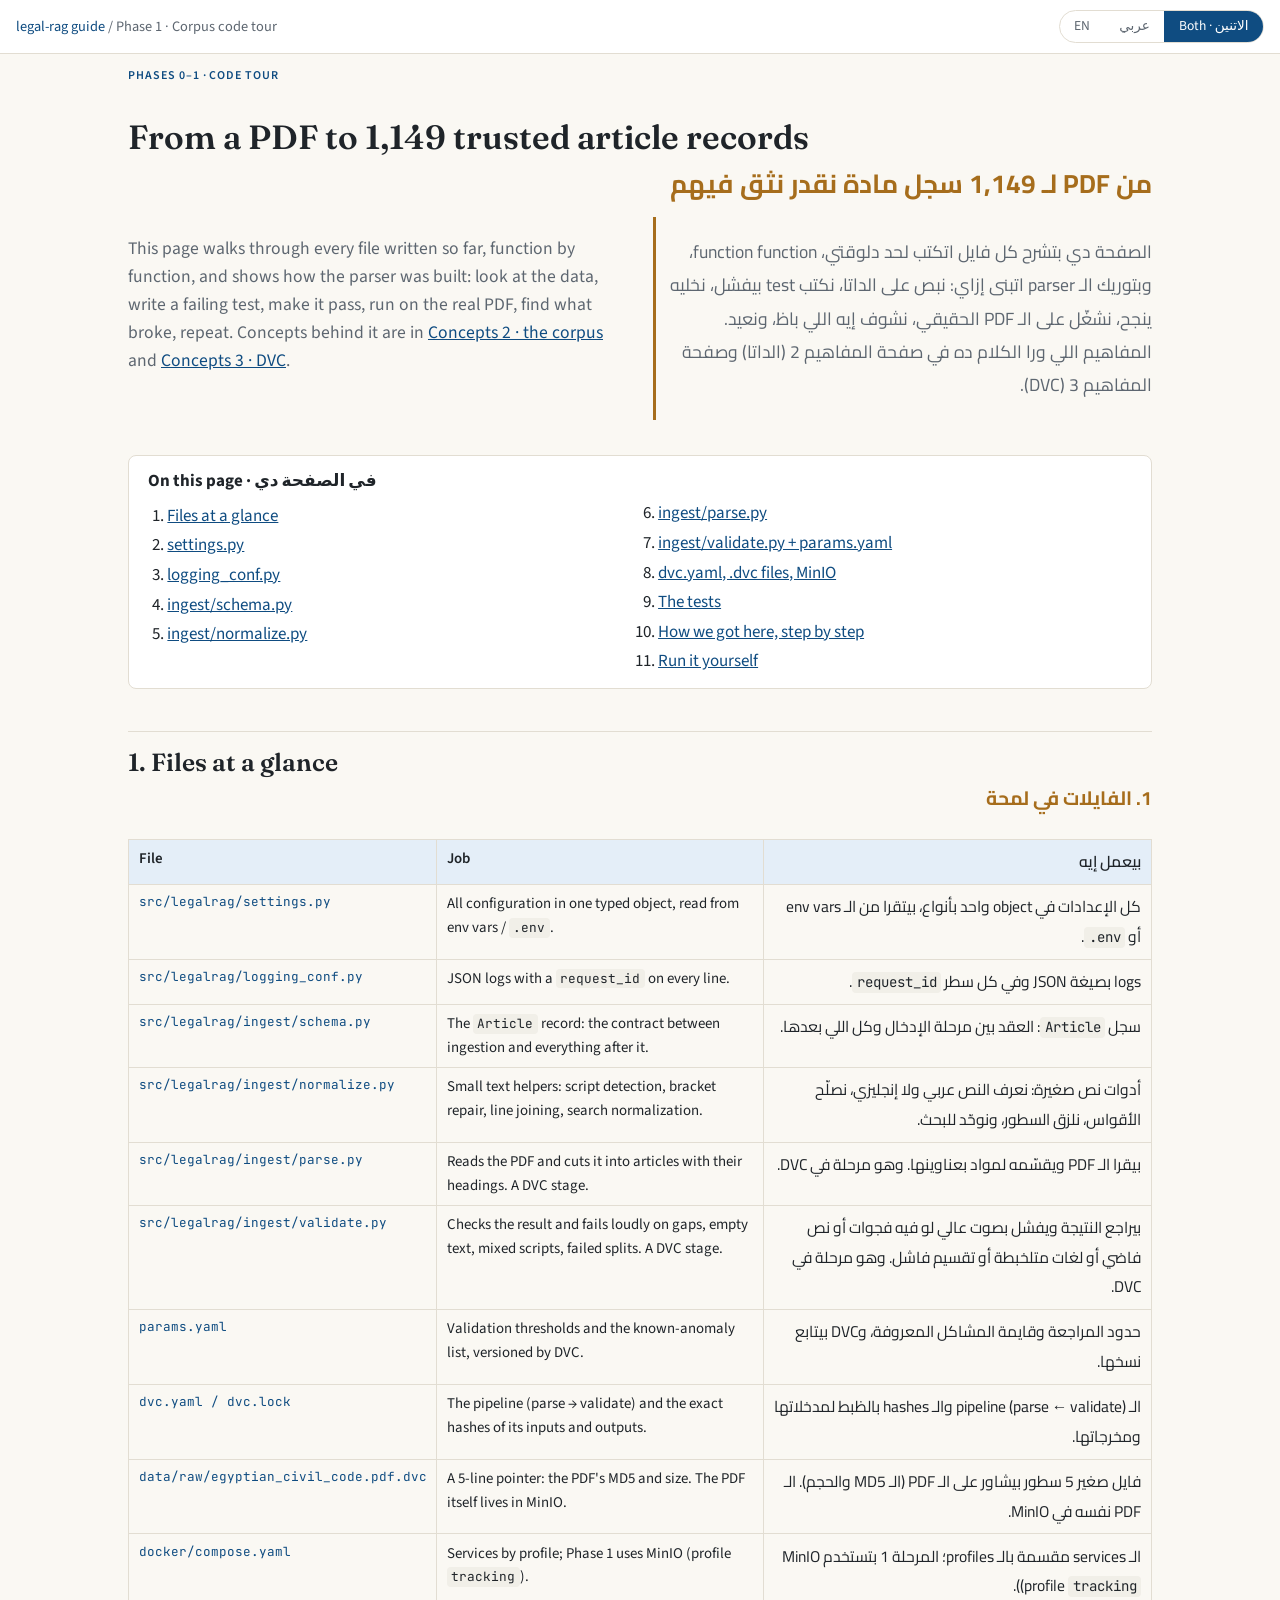
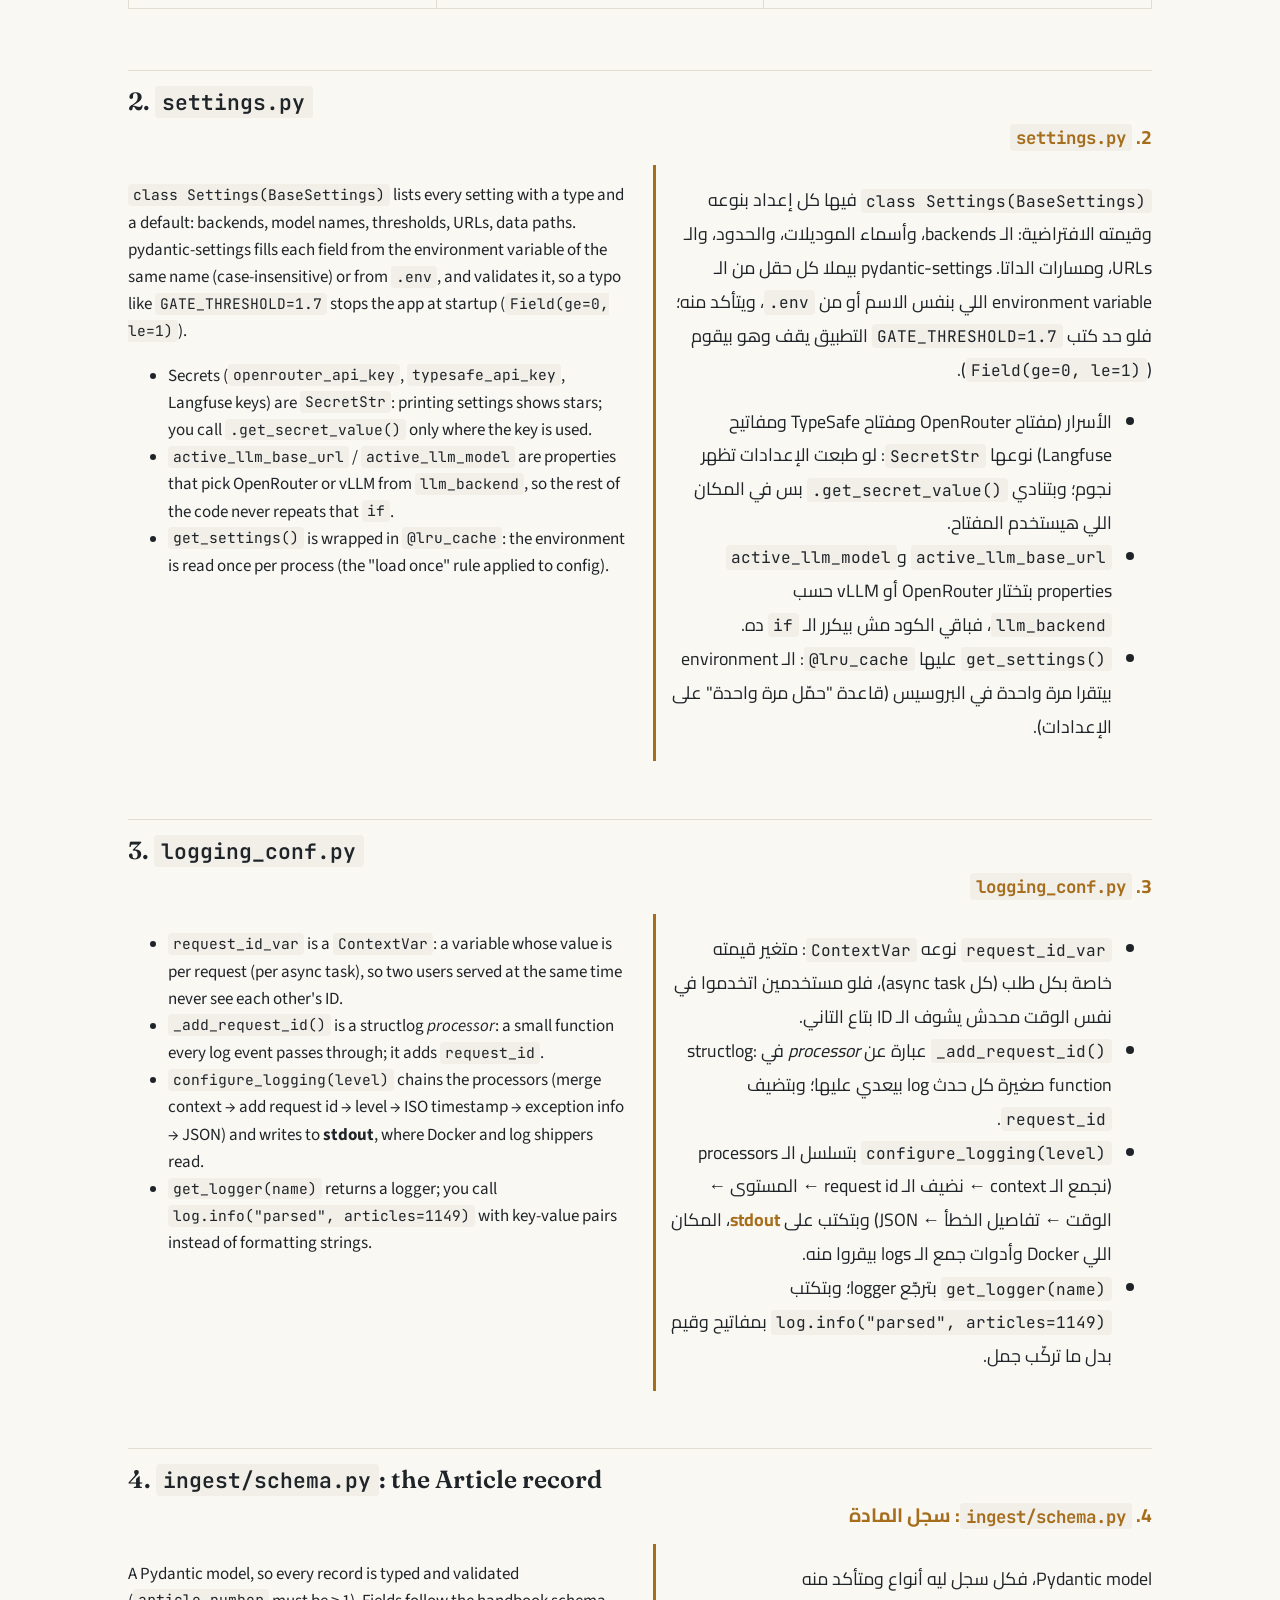
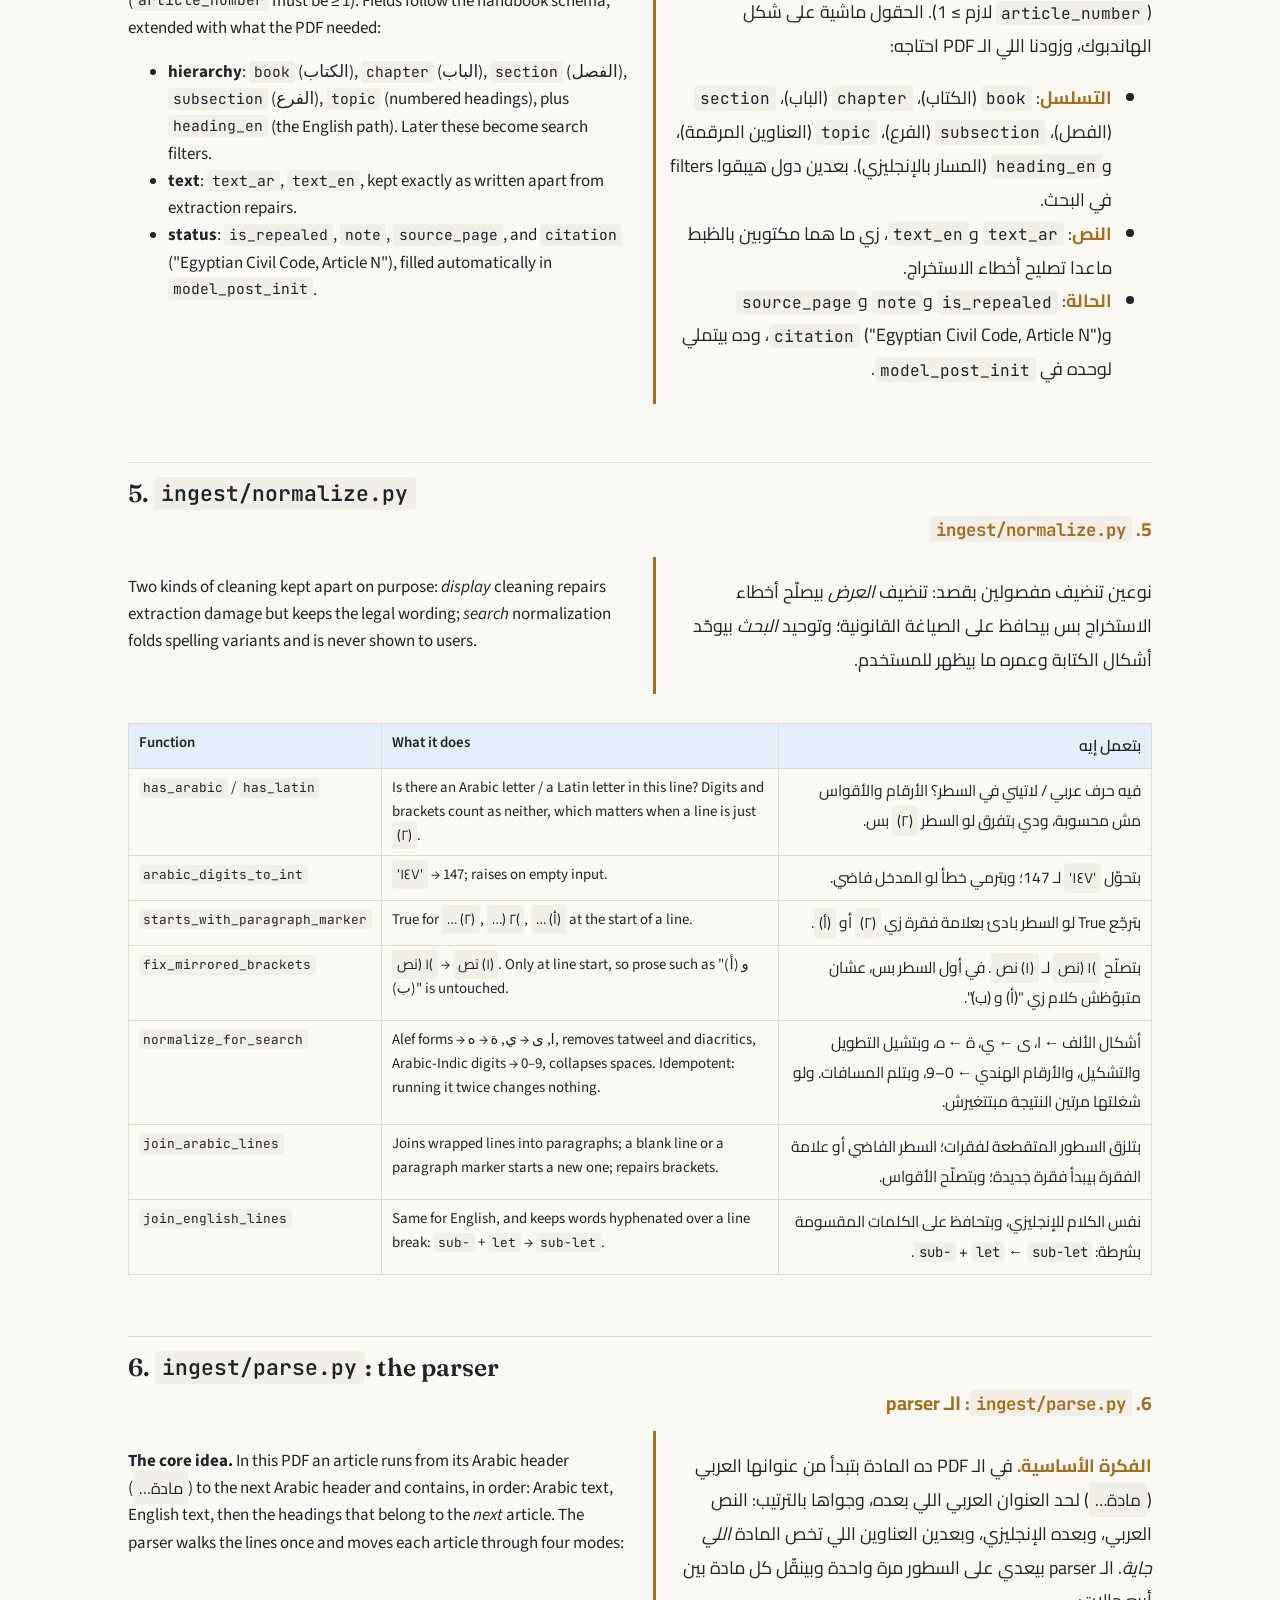
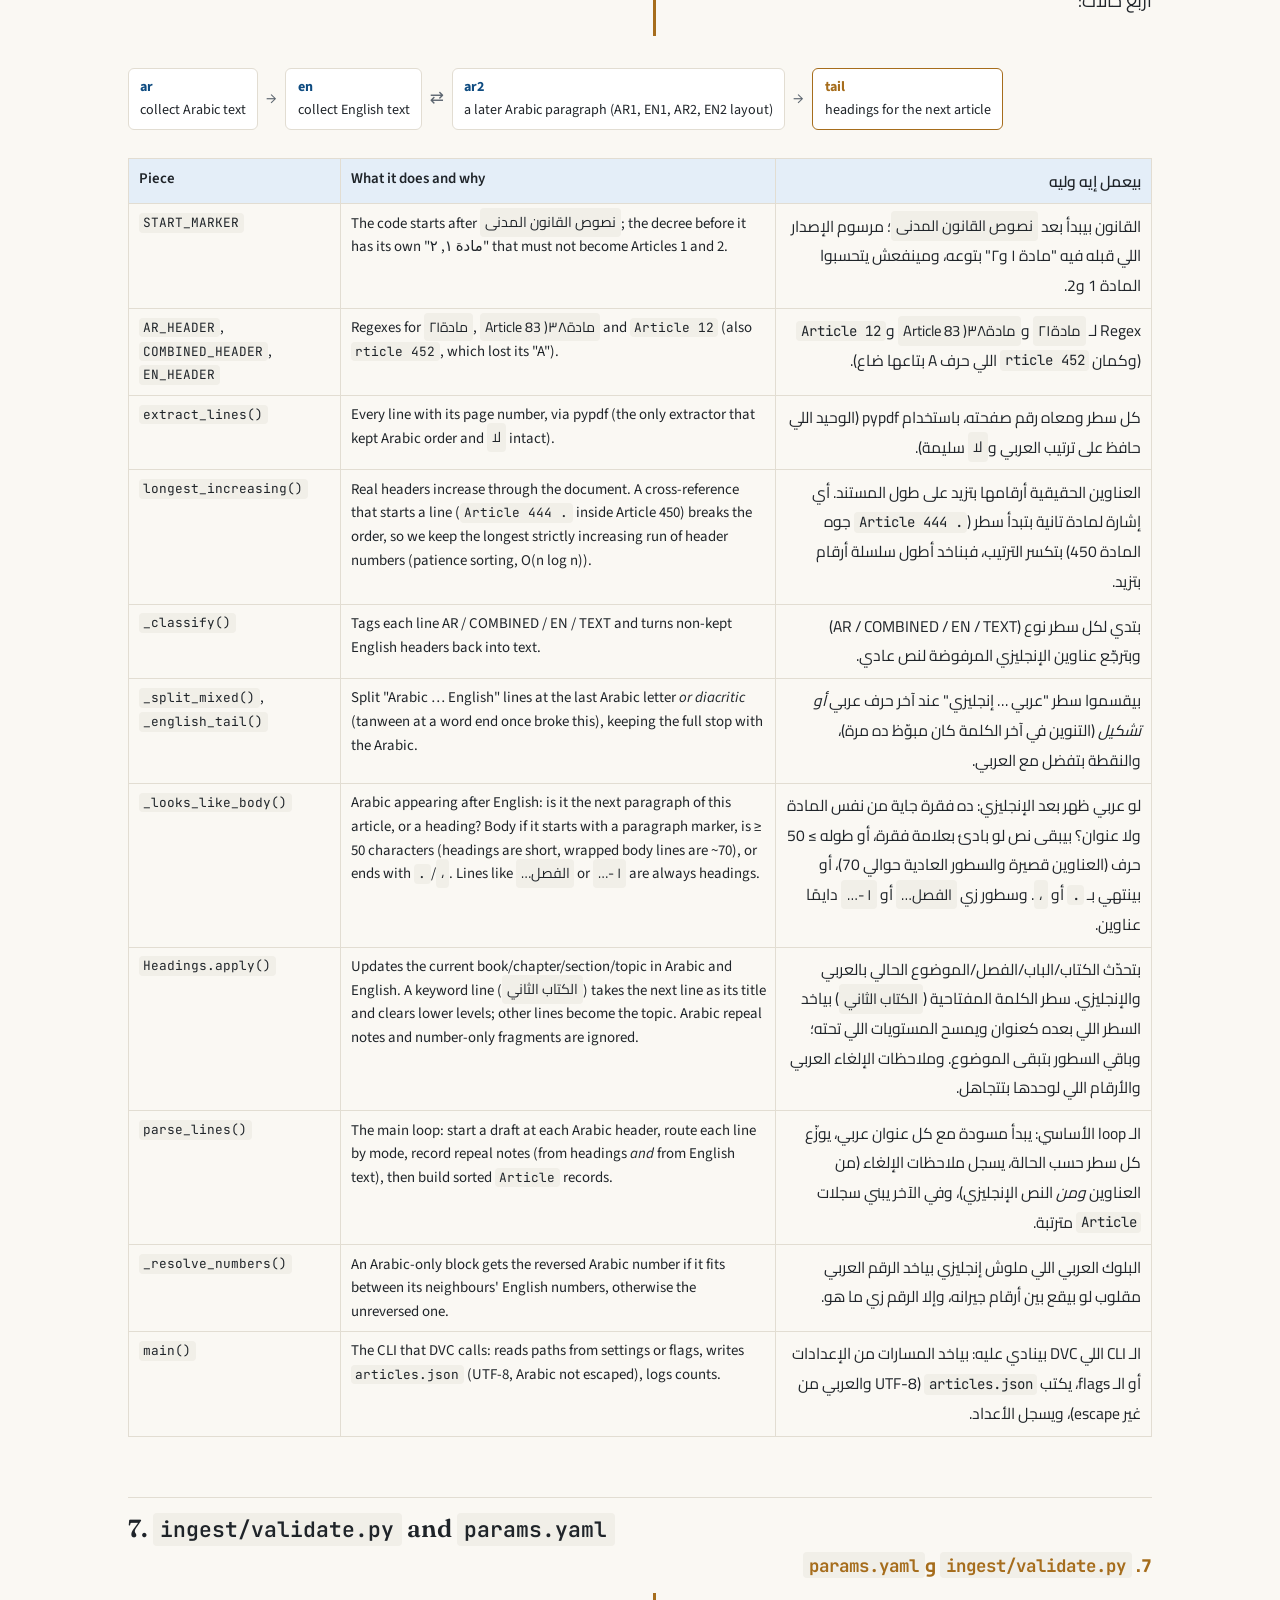
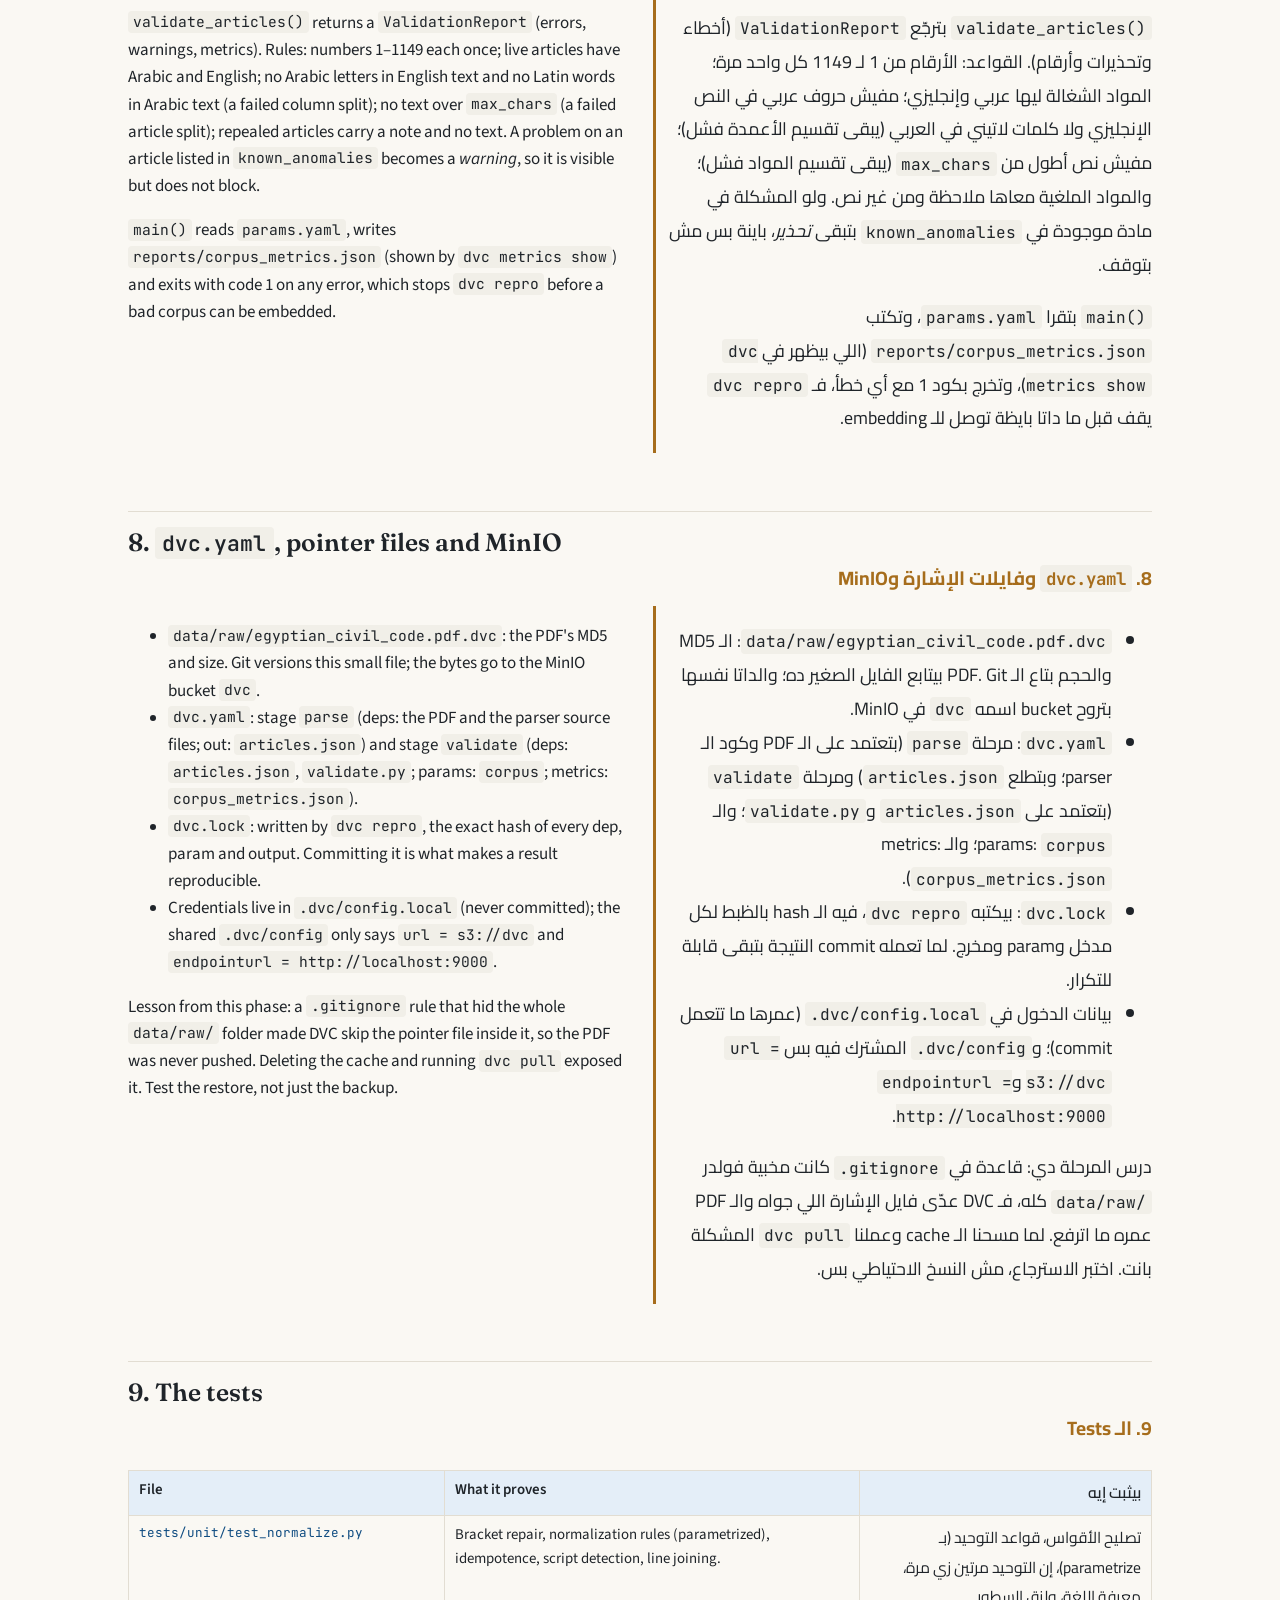
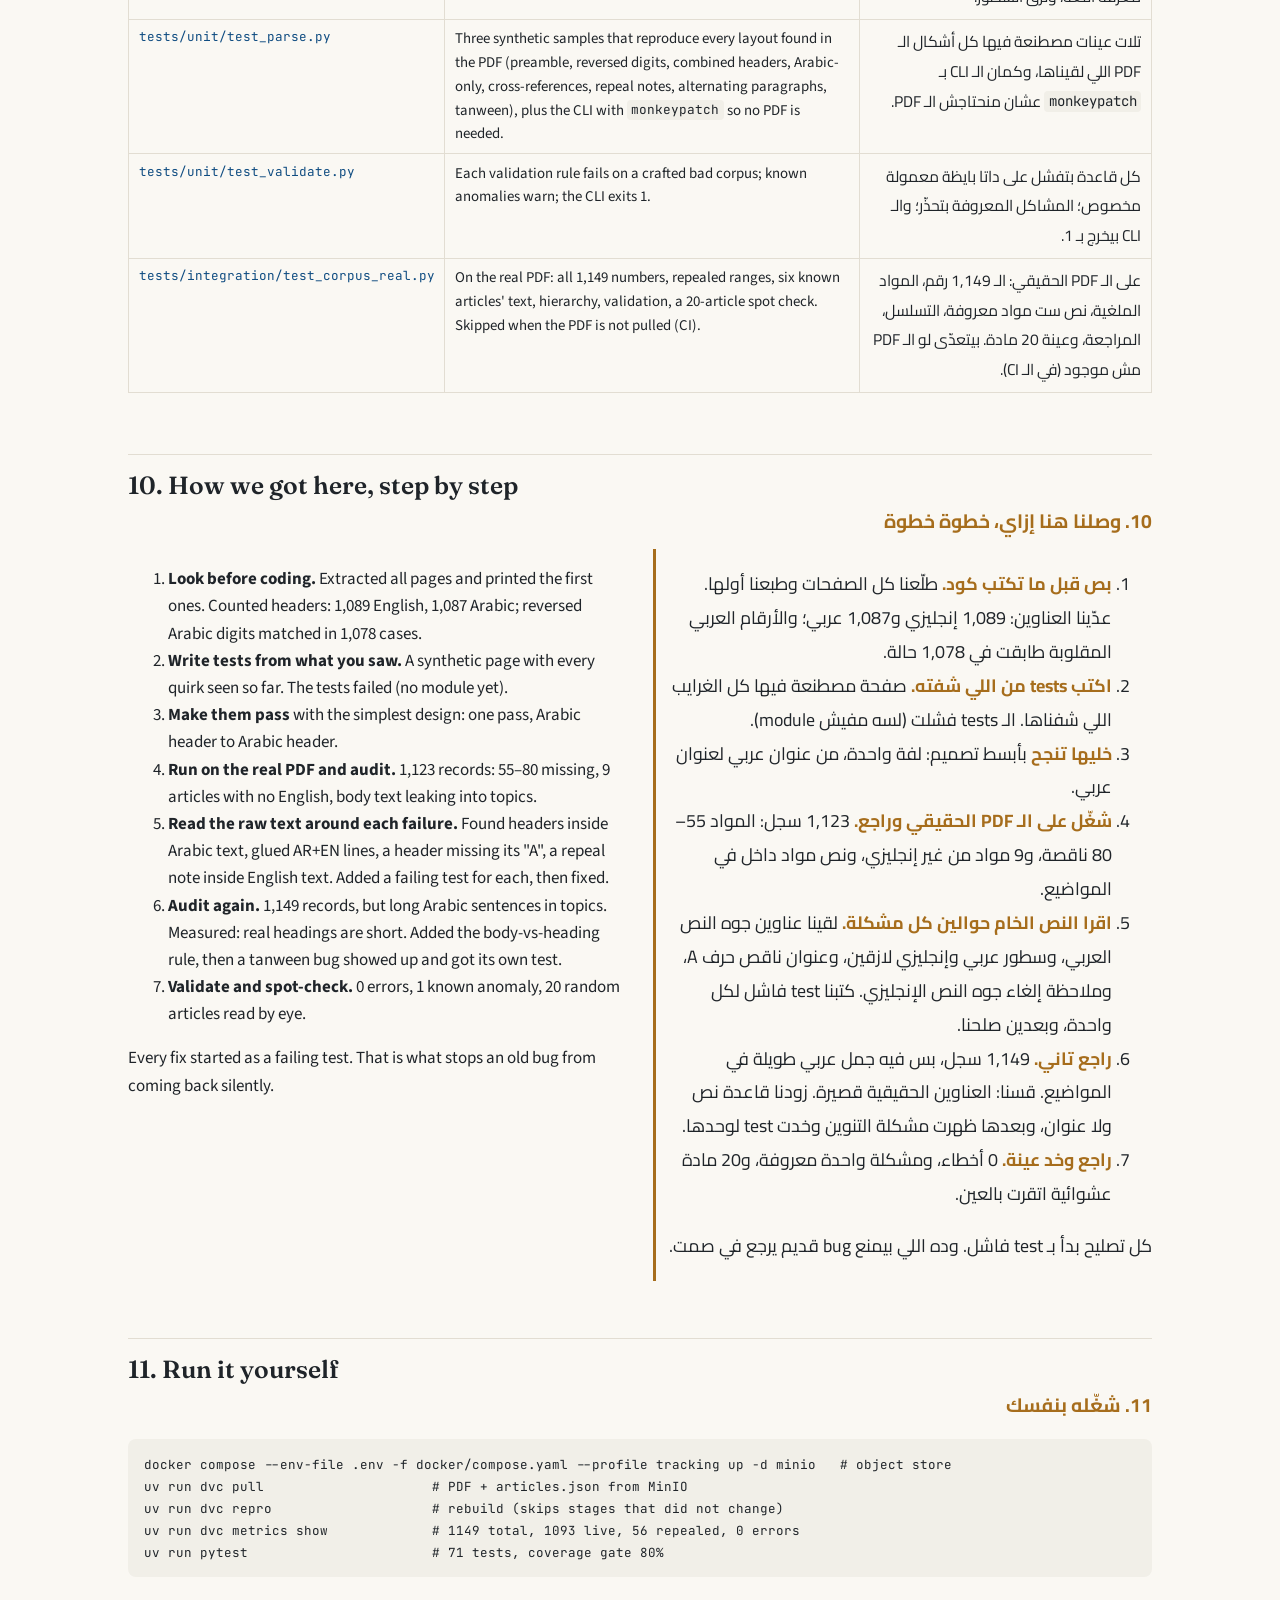
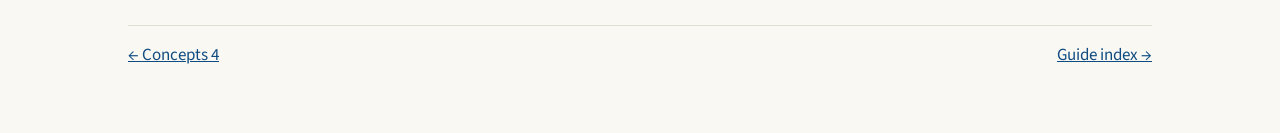
==== docs/walkthrough/01-corpus.html @ 3512048b "feat: corpus pipeline from the Civil Code PDF to validated articles.json - ingest/parse.py: one pass" ====
<!doctype html>
<html lang="en">
<head>
<meta charset="utf-8">
<meta name="viewport" content="width=device-width, initial-scale=1">
<title>Corpus Code Tour · legal-rag guide</title>
<link rel="preconnect" href="https://fonts.googleapis.com">
<link rel="stylesheet" href="https://fonts.googleapis.com/css2?family=Cairo:wght@400;600;700&family=Fraunces:opsz,wght@9..144,600&family=JetBrains+Mono:wght@400;600&family=Source+Sans+3:wght@400;600&display=swap">
<link rel="stylesheet" href="assets/style.css">
</head>
<body data-lang="both">
<header class="topbar">
  <div class="crumbs"><a href="index.html">legal-rag guide</a> / Phase 1 · Corpus code tour</div>
  <div class="lang-toggle" role="group" aria-label="Language">
    <button type="button" data-lang="en">EN</button>
    <button type="button" data-lang="ar">عربي</button>
    <button type="button" data-lang="both">Both · الاتنين</button>
  </div>
</header>
<main>
<p class="eyebrow">Phases 0–1 · code tour</p>
<h1><span class="en">From a PDF to 1,149 trusted article records</span><span class="ar">من PDF لـ 1,149 سجل مادة نقدر نثق فيهم</span></h1>

<div class="pair">
  <div class="en"><p class="lede">This page walks through every file written so far, function by function, and shows how the parser was built: look at the data, write a failing test, make it pass, run on the real PDF, find what broke, repeat. Concepts behind it are in <a href="00b-rag-jev.html#corpus">Concepts 2 · the corpus</a> and <a href="00c-eval-tracking.html#dvc">Concepts 3 · DVC</a>.</p></div>
  <div class="ar" lang="ar" dir="rtl"><p class="lede">الصفحة دي بتشرح كل فايل اتكتب لحد دلوقتي، function function، وبتوريك الـ parser اتبنى إزاي: نبص على الداتا، نكتب test بيفشل، نخليه ينجح، نشغّل على الـ PDF الحقيقي، نشوف إيه اللي باظ، ونعيد. المفاهيم اللي ورا الكلام ده في صفحة المفاهيم 2 (الداتا) وصفحة المفاهيم 3 (DVC).</p></div>
</div>

<nav class="toc" aria-label="On this page">
  <strong>On this page · في الصفحة دي</strong>
  <ol>
    <li><a href="#map">Files at a glance</a></li>
    <li><a href="#settings">settings.py</a></li>
    <li><a href="#logging">logging_conf.py</a></li>
    <li><a href="#schema">ingest/schema.py</a></li>
    <li><a href="#normalize">ingest/normalize.py</a></li>
    <li><a href="#parse">ingest/parse.py</a></li>
    <li><a href="#validate">ingest/validate.py + params.yaml</a></li>
    <li><a href="#dvc">dvc.yaml, .dvc files, MinIO</a></li>
    <li><a href="#tests">The tests</a></li>
    <li><a href="#journey">How we got here, step by step</a></li>
    <li><a href="#run">Run it yourself</a></li>
  </ol>
</nav>

<h2 id="map"><span class="en">1. Files at a glance</span><span class="ar">1. الفايلات في لمحة</span></h2>
<div class="tablewrap"><table>
  <thead><tr><th>File</th><th class="en">Job</th><th class="ar">بيعمل إيه</th></tr></thead>
  <tbody>
    <tr><td class="file">src/legalrag/settings.py</td><td class="en">All configuration in one typed object, read from env vars / <code>.env</code>.</td><td class="ar">كل الإعدادات في object واحد بأنواع، بيتقرا من الـ env vars أو <code>.env</code>.</td></tr>
    <tr><td class="file">src/legalrag/logging_conf.py</td><td class="en">JSON logs with a <code>request_id</code> on every line.</td><td class="ar">logs بصيغة JSON وفي كل سطر <code>request_id</code>.</td></tr>
    <tr><td class="file">src/legalrag/ingest/schema.py</td><td class="en">The <code>Article</code> record: the contract between ingestion and everything after it.</td><td class="ar">سجل <code>Article</code>: العقد بين مرحلة الإدخال وكل اللي بعدها.</td></tr>
    <tr><td class="file">src/legalrag/ingest/normalize.py</td><td class="en">Small text helpers: script detection, bracket repair, line joining, search normalization.</td><td class="ar">أدوات نص صغيرة: نعرف النص عربي ولا إنجليزي، نصلّح الأقواس، نلزق السطور، ونوحّد للبحث.</td></tr>
    <tr><td class="file">src/legalrag/ingest/parse.py</td><td class="en">Reads the PDF and cuts it into articles with their headings. A DVC stage.</td><td class="ar">بيقرا الـ PDF ويقسّمه لمواد بعناوينها. وهو مرحلة في DVC.</td></tr>
    <tr><td class="file">src/legalrag/ingest/validate.py</td><td class="en">Checks the result and fails loudly on gaps, empty text, mixed scripts, failed splits. A DVC stage.</td><td class="ar">بيراجع النتيجة ويفشل بصوت عالي لو فيه فجوات أو نص فاضي أو لغات متلخبطة أو تقسيم فاشل. وهو مرحلة في DVC.</td></tr>
    <tr><td class="file">params.yaml</td><td class="en">Validation thresholds and the known-anomaly list, versioned by DVC.</td><td class="ar">حدود المراجعة وقايمة المشاكل المعروفة، وDVC بيتابع نسخها.</td></tr>
    <tr><td class="file">dvc.yaml / dvc.lock</td><td class="en">The pipeline (parse → validate) and the exact hashes of its inputs and outputs.</td><td class="ar">الـ pipeline (parse ← validate) والـ hashes بالظبط لمدخلاتها ومخرجاتها.</td></tr>
    <tr><td class="file">data/raw/egyptian_civil_code.pdf.dvc</td><td class="en">A 5-line pointer: the PDF's MD5 and size. The PDF itself lives in MinIO.</td><td class="ar">فايل صغير 5 سطور بيشاور على الـ PDF (الـ MD5 والحجم). الـ PDF نفسه في MinIO.</td></tr>
    <tr><td class="file">docker/compose.yaml</td><td class="en">Services by profile; Phase 1 uses MinIO (profile <code>tracking</code>).</td><td class="ar">الـ services مقسمة بالـ profiles؛ المرحلة 1 بتستخدم MinIO (profile <code>tracking</code>).</td></tr>
  </tbody>
</table></div>

<!-- settings -->
<h2 id="settings"><span class="en">2. <code>settings.py</code></span><span class="ar">2. <code>settings.py</code></span></h2>
<div class="pair">
  <div class="en">
    <p><code>class Settings(BaseSettings)</code> lists every setting with a type and a default: backends, model names, thresholds, URLs, data paths. pydantic-settings fills each field from the environment variable of the same name (case-insensitive) or from <code>.env</code>, and validates it, so a typo like <code>GATE_THRESHOLD=1.7</code> stops the app at startup (<code>Field(ge=0, le=1)</code>).</p>
    <ul>
      <li>Secrets (<code>openrouter_api_key</code>, <code>typesafe_api_key</code>, Langfuse keys) are <code>SecretStr</code>: printing settings shows stars; you call <code>.get_secret_value()</code> only where the key is used.</li>
      <li><code>active_llm_base_url</code> / <code>active_llm_model</code> are properties that pick OpenRouter or vLLM from <code>llm_backend</code>, so the rest of the code never repeats that <code>if</code>.</li>
      <li><code>get_settings()</code> is wrapped in <code>@lru_cache</code>: the environment is read once per process (the "load once" rule applied to config).</li>
    </ul>
  </div>
  <div class="ar" lang="ar" dir="rtl">
    <p><code>class Settings(BaseSettings)</code> فيها كل إعداد بنوعه وقيمته الافتراضية: الـ backends، وأسماء الموديلات، والحدود، والـ URLs، ومسارات الداتا. pydantic-settings بيملا كل حقل من الـ environment variable اللي بنفس الاسم أو من <code>.env</code>، ويتأكد منه؛ فلو حد كتب <code>GATE_THRESHOLD=1.7</code> التطبيق يقف وهو بيقوم (<code>Field(ge=0, le=1)</code>).</p>
    <ul>
      <li>الأسرار (مفتاح OpenRouter ومفتاح TypeSafe ومفاتيح Langfuse) نوعها <code>SecretStr</code>: لو طبعت الإعدادات تظهر نجوم؛ وبتنادي <code>.get_secret_value()</code> بس في المكان اللي هيستخدم المفتاح.</li>
      <li><code>active_llm_base_url</code> و<code>active_llm_model</code> properties بتختار OpenRouter أو vLLM حسب <code>llm_backend</code>، فباقي الكود مش بيكرر الـ <code>if</code> ده.</li>
      <li><code>get_settings()</code> عليها <code>@lru_cache</code>: الـ environment بيتقرا مرة واحدة في البروسيس (قاعدة "حمّل مرة واحدة" على الإعدادات).</li>
    </ul>
  </div>
</div>

<!-- logging -->
<h2 id="logging"><span class="en">3. <code>logging_conf.py</code></span><span class="ar">3. <code>logging_conf.py</code></span></h2>
<div class="pair">
  <div class="en">
    <ul>
      <li><code>request_id_var</code> is a <code>ContextVar</code>: a variable whose value is per request (per async task), so two users served at the same time never see each other's ID.</li>
      <li><code>_add_request_id()</code> is a structlog <em>processor</em>: a small function every log event passes through; it adds <code>request_id</code>.</li>
      <li><code>configure_logging(level)</code> chains the processors (merge context → add request id → level → ISO timestamp → exception info → JSON) and writes to <strong>stdout</strong>, where Docker and log shippers read.</li>
      <li><code>get_logger(name)</code> returns a logger; you call <code>log.info("parsed", articles=1149)</code> with key-value pairs instead of formatting strings.</li>
    </ul>
  </div>
  <div class="ar" lang="ar" dir="rtl">
    <ul>
      <li><code>request_id_var</code> نوعه <code>ContextVar</code>: متغير قيمته خاصة بكل طلب (كل async task)، فلو مستخدمين اتخدموا في نفس الوقت محدش يشوف الـ ID بتاع التاني.</li>
      <li><code>_add_request_id()</code> عبارة عن <em>processor</em> في structlog: function صغيرة كل حدث log بيعدي عليها؛ وبتضيف <code>request_id</code>.</li>
      <li><code>configure_logging(level)</code> بتسلسل الـ processors (نجمع الـ context ← نضيف الـ request id ← المستوى ← الوقت ← تفاصيل الخطأ ← JSON) وبتكتب على <strong>stdout</strong>، المكان اللي Docker وأدوات جمع الـ logs بيقروا منه.</li>
      <li><code>get_logger(name)</code> بترجّع logger؛ وبتكتب <code>log.info("parsed", articles=1149)</code> بمفاتيح وقيم بدل ما تركّب جمل.</li>
    </ul>
  </div>
</div>

<!-- schema -->
<h2 id="schema"><span class="en">4. <code>ingest/schema.py</code>: the Article record</span><span class="ar">4. <code>ingest/schema.py</code>: سجل المادة</span></h2>
<div class="pair">
  <div class="en">
    <p>A Pydantic model, so every record is typed and validated (<code>article_number</code> must be ≥ 1). Fields follow the handbook schema, extended with what the PDF needed:</p>
    <ul>
      <li><strong>hierarchy</strong>: <code>book</code> (الكتاب), <code>chapter</code> (الباب), <code>section</code> (الفصل), <code>subsection</code> (الفرع), <code>topic</code> (numbered headings), plus <code>heading_en</code> (the English path). Later these become search filters.</li>
      <li><strong>text</strong>: <code>text_ar</code>, <code>text_en</code>, kept exactly as written apart from extraction repairs.</li>
      <li><strong>status</strong>: <code>is_repealed</code>, <code>note</code>, <code>source_page</code>, and <code>citation</code> ("Egyptian Civil Code, Article N"), filled automatically in <code>model_post_init</code>.</li>
    </ul>
  </div>
  <div class="ar" lang="ar" dir="rtl">
    <p>Pydantic model، فكل سجل ليه أنواع ومتأكد منه (<code>article_number</code> لازم ≥ 1). الحقول ماشية على شكل الهاندبوك، وزودنا اللي الـ PDF احتاجه:</p>
    <ul>
      <li><strong>التسلسل</strong>: <code>book</code> (الكتاب)، <code>chapter</code> (الباب)، <code>section</code> (الفصل)، <code>subsection</code> (الفرع)، <code>topic</code> (العناوين المرقمة)، و<code>heading_en</code> (المسار بالإنجليزي). بعدين دول هيبقوا filters في البحث.</li>
      <li><strong>النص</strong>: <code>text_ar</code> و<code>text_en</code>، زي ما هما مكتوبين بالظبط ماعدا تصليح أخطاء الاستخراج.</li>
      <li><strong>الحالة</strong>: <code>is_repealed</code> و<code>note</code> و<code>source_page</code> و<code>citation</code> ("Egyptian Civil Code, Article N")، وده بيتملي لوحده في <code>model_post_init</code>.</li>
    </ul>
  </div>
</div>

<!-- normalize -->
<h2 id="normalize"><span class="en">5. <code>ingest/normalize.py</code></span><span class="ar">5. <code>ingest/normalize.py</code></span></h2>
<div class="pair">
  <div class="en">
    <p>Two kinds of cleaning kept apart on purpose: <em>display</em> cleaning repairs extraction damage but keeps the legal wording; <em>search</em> normalization folds spelling variants and is never shown to users.</p>
  </div>
  <div class="ar" lang="ar" dir="rtl">
    <p>نوعين تنضيف مفصولين بقصد: تنضيف <em>العرض</em> بيصلّح أخطاء الاستخراج بس بيحافظ على الصياغة القانونية؛ وتوحيد <em>البحث</em> بيوحّد أشكال الكتابة وعمره ما بيظهر للمستخدم.</p>
  </div>
</div>
<div class="tablewrap"><table>
  <thead><tr><th>Function</th><th class="en">What it does</th><th class="ar">بتعمل إيه</th></tr></thead>
  <tbody>
    <tr><td><code>has_arabic</code> / <code>has_latin</code></td><td class="en">Is there an Arabic letter / a Latin letter in this line? Digits and brackets count as neither, which matters when a line is just <code class="arw">(٢)</code>.</td><td class="ar">فيه حرف عربي / لاتيني في السطر؟ الأرقام والأقواس مش محسوبة، ودي بتفرق لو السطر <code class="arw">(٢)</code> بس.</td></tr>
    <tr><td><code>arabic_digits_to_int</code></td><td class="en"><code class="arw">'١٤٧'</code> → 147; raises on empty input.</td><td class="ar">بتحوّل <code class="arw">'١٤٧'</code> لـ 147؛ وبترمي خطأ لو المدخل فاضي.</td></tr>
    <tr><td><code>starts_with_paragraph_marker</code></td><td class="en">True for <code class="arw">(٢) …</code>, <code class="arw">)٢ (…</code>, <code class="arw">(أ) …</code> at the start of a line.</td><td class="ar">بترجّع True لو السطر بادئ بعلامة فقرة زي <code class="arw">(٢)</code> أو <code class="arw">(أ)</code>.</td></tr>
    <tr><td><code>fix_mirrored_brackets</code></td><td class="en"><code class="arw">)١ (نص</code> → <code class="arw">(١) نص</code>. Only at line start, so prose such as "(أ) و (ب)" is untouched.</td><td class="ar">بتصلّح <code class="arw">)١ (نص</code> لـ <code class="arw">(١) نص</code>. في أول السطر بس، عشان متبوّظش كلام زي "(أ) و (ب)".</td></tr>
    <tr><td><code>normalize_for_search</code></td><td class="en">Alef forms → ا, ى → ي, ة → ه, removes tatweel and diacritics, Arabic-Indic digits → 0–9, collapses spaces. Idempotent: running it twice changes nothing.</td><td class="ar">أشكال الألف ← ا، ى ← ي، ة ← ه، وبتشيل التطويل والتشكيل، والأرقام الهندي ← 0–9، وبتلم المسافات. ولو شغلتها مرتين النتيجة مبتتغيرش.</td></tr>
    <tr><td><code>join_arabic_lines</code></td><td class="en">Joins wrapped lines into paragraphs; a blank line or a paragraph marker starts a new one; repairs brackets.</td><td class="ar">بتلزق السطور المتقطعة لفقرات؛ السطر الفاضي أو علامة الفقرة بيبدأ فقرة جديدة؛ وبتصلّح الأقواس.</td></tr>
    <tr><td><code>join_english_lines</code></td><td class="en">Same for English, and keeps words hyphenated over a line break: <code>sub-</code> + <code>let</code> → <code>sub-let</code>.</td><td class="ar">نفس الكلام للإنجليزي، وبتحافظ على الكلمات المقسومة بشرطة: <code>sub-</code> + <code>let</code> ← <code>sub-let</code>.</td></tr>
  </tbody>
</table></div>

<!-- parse -->
<h2 id="parse"><span class="en">6. <code>ingest/parse.py</code>: the parser</span><span class="ar">6. <code>ingest/parse.py</code>: الـ parser</span></h2>
<div class="pair">
  <div class="en">
    <p><strong>The core idea.</strong> In this PDF an article runs from its Arabic header (<code class="arw">مادة…</code>) to the next Arabic header and contains, in order: Arabic text, English text, then the headings that belong to the <em>next</em> article. The parser walks the lines once and moves each article through four modes:</p>
  </div>
  <div class="ar" lang="ar" dir="rtl">
    <p><strong>الفكرة الأساسية.</strong> في الـ PDF ده المادة بتبدأ من عنوانها العربي (<code class="arw">مادة…</code>) لحد العنوان العربي اللي بعده، وجواها بالترتيب: النص العربي، وبعده الإنجليزي، وبعدين العناوين اللي تخص المادة <em>اللي جاية</em>. الـ parser بيعدي على السطور مرة واحدة وبينقّل كل مادة بين أربع حالات:</p>
  </div>
</div>
<div class="flow" aria-label="Parser modes">
  <div class="step"><b>ar</b>collect Arabic text</div><span class="arrow">→</span>
  <div class="step"><b>en</b>collect English text</div><span class="arrow">⇄</span>
  <div class="step"><b>ar2</b>a later Arabic paragraph (AR1, EN1, AR2, EN2 layout)</div><span class="arrow">→</span>
  <div class="step jev"><b>tail</b>headings for the next article</div>
</div>
<div class="tablewrap"><table>
  <thead><tr><th>Piece</th><th class="en">What it does and why</th><th class="ar">بيعمل إيه وليه</th></tr></thead>
  <tbody>
    <tr><td><code>START_MARKER</code></td><td class="en">The code starts after <code class="arw">نصوص القانون المدنى</code>; the decree before it has its own "مادة ١, ٢" that must not become Articles 1 and 2.</td><td class="ar">القانون بيبدأ بعد <code class="arw">نصوص القانون المدنى</code>؛ مرسوم الإصدار اللي قبله فيه "مادة ١ و٢" بتوعه، ومينفعش يتحسبوا المادة 1 و2.</td></tr>
    <tr><td><code>AR_HEADER</code>, <code>COMBINED_HEADER</code>, <code>EN_HEADER</code></td><td class="en">Regexes for <code class="arw">مادة٢١</code>, <code class="arw">مادة٣٨( Article 83</code> and <code>Article 12</code> (also <code>rticle 452</code>, which lost its "A").</td><td class="ar">Regex لـ <code class="arw">مادة٢١</code> و<code class="arw">مادة٣٨( Article 83</code> و<code>Article 12</code> (وكمان <code>rticle 452</code> اللي حرف A بتاعها ضاع).</td></tr>
    <tr><td><code>extract_lines()</code></td><td class="en">Every line with its page number, via pypdf (the only extractor that kept Arabic order and <code class="arw">لا</code> intact).</td><td class="ar">كل سطر ومعاه رقم صفحته، باستخدام pypdf (الوحيد اللي حافظ على ترتيب العربي و<code class="arw">لا</code> سليمة).</td></tr>
    <tr><td><code>longest_increasing()</code></td><td class="en">Real headers increase through the document. A cross-reference that starts a line (<code>Article 444 .</code> inside Article 450) breaks the order, so we keep the longest strictly increasing run of header numbers (patience sorting, O(n log n)).</td><td class="ar">العناوين الحقيقية أرقامها بتزيد على طول المستند. أي إشارة لمادة تانية بتبدأ سطر (<code>Article 444 .</code> جوه المادة 450) بتكسر الترتيب، فبناخد أطول سلسلة أرقام بتزيد.</td></tr>
    <tr><td><code>_classify()</code></td><td class="en">Tags each line AR / COMBINED / EN / TEXT and turns non-kept English headers back into text.</td><td class="ar">بتدي لكل سطر نوع (AR / COMBINED / EN / TEXT) وبترجّع عناوين الإنجليزي المرفوضة لنص عادي.</td></tr>
    <tr><td><code>_split_mixed()</code>, <code>_english_tail()</code></td><td class="en">Split "Arabic … English" lines at the last Arabic letter <em>or diacritic</em> (tanween at a word end once broke this), keeping the full stop with the Arabic.</td><td class="ar">بيقسموا سطر "عربي … إنجليزي" عند آخر حرف عربي <em>أو تشكيل</em> (التنوين في آخر الكلمة كان مبوّظ ده مرة)، والنقطة بتفضل مع العربي.</td></tr>
    <tr><td><code>_looks_like_body()</code></td><td class="en">Arabic appearing after English: is it the next paragraph of this article, or a heading? Body if it starts with a paragraph marker, is ≥ 50 characters (headings are short, wrapped body lines are ~70), or ends with <code>.</code>/<code class="arw">،</code>. Lines like <code class="arw">الفصل…</code> or <code class="arw">١ -…</code> are always headings.</td><td class="ar">لو عربي ظهر بعد الإنجليزي: ده فقرة جاية من نفس المادة ولا عنوان؟ بيبقى نص لو بادئ بعلامة فقرة، أو طوله ≥ 50 حرف (العناوين قصيرة والسطور العادية حوالي 70)، أو بينتهي بـ <code>.</code> أو <code class="arw">،</code>. وسطور زي <code class="arw">الفصل…</code> أو <code class="arw">١ -…</code> دايمًا عناوين.</td></tr>
    <tr><td><code>Headings.apply()</code></td><td class="en">Updates the current book/chapter/section/topic in Arabic and English. A keyword line (<code class="arw">الكتاب الثاني</code>) takes the next line as its title and clears lower levels; other lines become the topic. Arabic repeal notes and number-only fragments are ignored.</td><td class="ar">بتحدّث الكتاب/الباب/الفصل/الموضوع الحالي بالعربي والإنجليزي. سطر الكلمة المفتاحية (<code class="arw">الكتاب الثاني</code>) بياخد السطر اللي بعده كعنوان ويمسح المستويات اللي تحته؛ وباقي السطور بتبقى الموضوع. وملاحظات الإلغاء العربي والأرقام اللي لوحدها بتتجاهل.</td></tr>
    <tr><td><code>parse_lines()</code></td><td class="en">The main loop: start a draft at each Arabic header, route each line by mode, record repeal notes (from headings <em>and</em> from English text), then build sorted <code>Article</code> records.</td><td class="ar">الـ loop الأساسي: يبدأ مسودة مع كل عنوان عربي، يوزّع كل سطر حسب الحالة، يسجل ملاحظات الإلغاء (من العناوين <em>ومن</em> النص الإنجليزي)، وفي الآخر يبني سجلات <code>Article</code> مترتبة.</td></tr>
    <tr><td><code>_resolve_numbers()</code></td><td class="en">An Arabic-only block gets the reversed Arabic number if it fits between its neighbours' English numbers, otherwise the unreversed one.</td><td class="ar">البلوك العربي اللي ملوش إنجليزي بياخد الرقم العربي مقلوب لو بيقع بين أرقام جيرانه، وإلا الرقم زي ما هو.</td></tr>
    <tr><td><code>main()</code></td><td class="en">The CLI that DVC calls: reads paths from settings or flags, writes <code>articles.json</code> (UTF-8, Arabic not escaped), logs counts.</td><td class="ar">الـ CLI اللي DVC بينادي عليه: بياخد المسارات من الإعدادات أو الـ flags، يكتب <code>articles.json</code> (UTF-8 والعربي من غير escape)، ويسجل الأعداد.</td></tr>
  </tbody>
</table></div>

<!-- validate -->
<h2 id="validate"><span class="en">7. <code>ingest/validate.py</code> and <code>params.yaml</code></span><span class="ar">7. <code>ingest/validate.py</code> و<code>params.yaml</code></span></h2>
<div class="pair">
  <div class="en">
    <p><code>validate_articles()</code> returns a <code>ValidationReport</code> (errors, warnings, metrics). Rules: numbers 1–1149 each once; live articles have Arabic and English; no Arabic letters in English text and no Latin words in Arabic text (a failed column split); no text over <code>max_chars</code> (a failed article split); repealed articles carry a note and no text. A problem on an article listed in <code>known_anomalies</code> becomes a <em>warning</em>, so it is visible but does not block.</p>
    <p><code>main()</code> reads <code>params.yaml</code>, writes <code>reports/corpus_metrics.json</code> (shown by <code>dvc metrics show</code>) and exits with code 1 on any error, which stops <code>dvc repro</code> before a bad corpus can be embedded.</p>
  </div>
  <div class="ar" lang="ar" dir="rtl">
    <p><code>validate_articles()</code> بترجّع <code>ValidationReport</code> (أخطاء وتحذيرات وأرقام). القواعد: الأرقام من 1 لـ 1149 كل واحد مرة؛ المواد الشغالة ليها عربي وإنجليزي؛ مفيش حروف عربي في النص الإنجليزي ولا كلمات لاتيني في العربي (يبقى تقسيم الأعمدة فشل)؛ مفيش نص أطول من <code>max_chars</code> (يبقى تقسيم المواد فشل)؛ والمواد الملغية معاها ملاحظة ومن غير نص. ولو المشكلة في مادة موجودة في <code>known_anomalies</code> بتبقى <em>تحذير</em>، باينة بس مش بتوقف.</p>
    <p><code>main()</code> بتقرا <code>params.yaml</code>، وتكتب <code>reports/corpus_metrics.json</code> (اللي بيظهر في <code>dvc metrics show</code>)، وتخرج بكود 1 مع أي خطأ، فـ <code>dvc repro</code> يقف قبل ما داتا بايظة توصل للـ embedding.</p>
  </div>
</div>

<!-- dvc -->
<h2 id="dvc"><span class="en">8. <code>dvc.yaml</code>, pointer files and MinIO</span><span class="ar">8. <code>dvc.yaml</code> وفايلات الإشارة وMinIO</span></h2>
<div class="pair">
  <div class="en">
    <ul>
      <li><code>data/raw/egyptian_civil_code.pdf.dvc</code>: the PDF's MD5 and size. Git versions this small file; the bytes go to the MinIO bucket <code>dvc</code>.</li>
      <li><code>dvc.yaml</code>: stage <code>parse</code> (deps: the PDF and the parser source files; out: <code>articles.json</code>) and stage <code>validate</code> (deps: <code>articles.json</code>, <code>validate.py</code>; params: <code>corpus</code>; metrics: <code>corpus_metrics.json</code>).</li>
      <li><code>dvc.lock</code>: written by <code>dvc repro</code>, the exact hash of every dep, param and output. Committing it is what makes a result reproducible.</li>
      <li>Credentials live in <code>.dvc/config.local</code> (never committed); the shared <code>.dvc/config</code> only says <code>url = s3://dvc</code> and <code>endpointurl = http://localhost:9000</code>.</li>
    </ul>
    <p>Lesson from this phase: a <code>.gitignore</code> rule that hid the whole <code>data/raw/</code> folder made DVC skip the pointer file inside it, so the PDF was never pushed. Deleting the cache and running <code>dvc pull</code> exposed it. Test the restore, not just the backup.</p>
  </div>
  <div class="ar" lang="ar" dir="rtl">
    <ul>
      <li><code>data/raw/egyptian_civil_code.pdf.dvc</code>: الـ MD5 والحجم بتاع الـ PDF. Git بيتابع الفايل الصغير ده؛ والداتا نفسها بتروح bucket اسمه <code>dvc</code> في MinIO.</li>
      <li><code>dvc.yaml</code>: مرحلة <code>parse</code> (بتعتمد على الـ PDF وكود الـ parser؛ وبتطلع <code>articles.json</code>) ومرحلة <code>validate</code> (بتعتمد على <code>articles.json</code> و<code>validate.py</code>؛ والـ params: <code>corpus</code>؛ والـ metrics: <code>corpus_metrics.json</code>).</li>
      <li><code>dvc.lock</code>: بيكتبه <code>dvc repro</code>، فيه الـ hash بالظبط لكل مدخل وparam ومخرج. لما تعمله commit النتيجة بتبقى قابلة للتكرار.</li>
      <li>بيانات الدخول في <code>.dvc/config.local</code> (عمرها ما تتعمل commit)؛ و<code>.dvc/config</code> المشترك فيه بس <code>url = s3://dvc</code> و<code>endpointurl = http://localhost:9000</code>.</li>
    </ul>
    <p>درس المرحلة دي: قاعدة في <code>.gitignore</code> كانت مخبية فولدر <code>data/raw/</code> كله، فـ DVC عدّى فايل الإشارة اللي جواه والـ PDF عمره ما اترفع. لما مسحنا الـ cache وعملنا <code>dvc pull</code> المشكلة بانت. اختبر الاسترجاع، مش النسخ الاحتياطي بس.</p>
  </div>
</div>

<!-- tests -->
<h2 id="tests"><span class="en">9. The tests</span><span class="ar">9. الـ Tests</span></h2>
<div class="tablewrap"><table>
  <thead><tr><th>File</th><th class="en">What it proves</th><th class="ar">بيثبت إيه</th></tr></thead>
  <tbody>
    <tr><td class="file">tests/unit/test_normalize.py</td><td class="en">Bracket repair, normalization rules (parametrized), idempotence, script detection, line joining.</td><td class="ar">تصليح الأقواس، قواعد التوحيد (بـ parametrize)، إن التوحيد مرتين زي مرة، معرفة اللغة، ولزق السطور.</td></tr>
    <tr><td class="file">tests/unit/test_parse.py</td><td class="en">Three synthetic samples that reproduce every layout found in the PDF (preamble, reversed digits, combined headers, Arabic-only, cross-references, repeal notes, alternating paragraphs, tanween), plus the CLI with <code>monkeypatch</code> so no PDF is needed.</td><td class="ar">تلات عينات مصطنعة فيها كل أشكال الـ PDF اللي لقيناها، وكمان الـ CLI بـ <code>monkeypatch</code> عشان منحتاجش الـ PDF.</td></tr>
    <tr><td class="file">tests/unit/test_validate.py</td><td class="en">Each validation rule fails on a crafted bad corpus; known anomalies warn; the CLI exits 1.</td><td class="ar">كل قاعدة بتفشل على داتا بايظة معمولة مخصوص؛ المشاكل المعروفة بتحذّر؛ والـ CLI بيخرج بـ 1.</td></tr>
    <tr><td class="file">tests/integration/test_corpus_real.py</td><td class="en">On the real PDF: all 1,149 numbers, repealed ranges, six known articles' text, hierarchy, validation, a 20-article spot check. Skipped when the PDF is not pulled (CI).</td><td class="ar">على الـ PDF الحقيقي: الـ 1,149 رقم، المواد الملغية، نص ست مواد معروفة، التسلسل، المراجعة، وعينة 20 مادة. بيتعدّى لو الـ PDF مش موجود (في الـ CI).</td></tr>
  </tbody>
</table></div>

<!-- journey -->
<h2 id="journey"><span class="en">10. How we got here, step by step</span><span class="ar">10. وصلنا هنا إزاي، خطوة خطوة</span></h2>
<div class="pair">
  <div class="en">
    <ol>
      <li><strong>Look before coding.</strong> Extracted all pages and printed the first ones. Counted headers: 1,089 English, 1,087 Arabic; reversed Arabic digits matched in 1,078 cases.</li>
      <li><strong>Write tests from what you saw.</strong> A synthetic page with every quirk seen so far. The tests failed (no module yet).</li>
      <li><strong>Make them pass</strong> with the simplest design: one pass, Arabic header to Arabic header.</li>
      <li><strong>Run on the real PDF and audit.</strong> 1,123 records: 55–80 missing, 9 articles with no English, body text leaking into topics.</li>
      <li><strong>Read the raw text around each failure.</strong> Found headers inside Arabic text, glued AR+EN lines, a header missing its "A", a repeal note inside English text. Added a failing test for each, then fixed.</li>
      <li><strong>Audit again.</strong> 1,149 records, but long Arabic sentences in topics. Measured: real headings are short. Added the body-vs-heading rule, then a tanween bug showed up and got its own test.</li>
      <li><strong>Validate and spot-check.</strong> 0 errors, 1 known anomaly, 20 random articles read by eye.</li>
    </ol>
    <p>Every fix started as a failing test. That is what stops an old bug from coming back silently.</p>
  </div>
  <div class="ar" lang="ar" dir="rtl">
    <ol>
      <li><strong>بص قبل ما تكتب كود.</strong> طلّعنا كل الصفحات وطبعنا أولها. عدّينا العناوين: 1,089 إنجليزي و1,087 عربي؛ والأرقام العربي المقلوبة طابقت في 1,078 حالة.</li>
      <li><strong>اكتب tests من اللي شفته.</strong> صفحة مصطنعة فيها كل الغرايب اللي شفناها. الـ tests فشلت (لسه مفيش module).</li>
      <li><strong>خليها تنجح</strong> بأبسط تصميم: لفة واحدة، من عنوان عربي لعنوان عربي.</li>
      <li><strong>شغّل على الـ PDF الحقيقي وراجع.</strong> 1,123 سجل: المواد 55–80 ناقصة، و9 مواد من غير إنجليزي، ونص مواد داخل في المواضيع.</li>
      <li><strong>اقرا النص الخام حوالين كل مشكلة.</strong> لقينا عناوين جوه النص العربي، وسطور عربي وإنجليزي لازقين، وعنوان ناقص حرف A، وملاحظة إلغاء جوه النص الإنجليزي. كتبنا test فاشل لكل واحدة، وبعدين صلحنا.</li>
      <li><strong>راجع تاني.</strong> 1,149 سجل، بس فيه جمل عربي طويلة في المواضيع. قسنا: العناوين الحقيقية قصيرة. زودنا قاعدة نص ولا عنوان، وبعدها ظهرت مشكلة التنوين وخدت test لوحدها.</li>
      <li><strong>راجع وخد عينة.</strong> 0 أخطاء، ومشكلة واحدة معروفة، و20 مادة عشوائية اتقرت بالعين.</li>
    </ol>
    <p>كل تصليح بدأ بـ test فاشل. وده اللي بيمنع bug قديم يرجع في صمت.</p>
  </div>
</div>

<h2 id="run"><span class="en">11. Run it yourself</span><span class="ar">11. شغّله بنفسك</span></h2>
<pre><code>docker compose --env-file .env -f docker/compose.yaml --profile tracking up -d minio   # object store
uv run dvc pull                     # PDF + articles.json from MinIO
uv run dvc repro                    # rebuild (skips stages that did not change)
uv run dvc metrics show             # 1149 total, 1093 live, 56 repealed, 0 errors
uv run pytest                       # 71 tests, coverage gate 80%</code></pre>

<div class="pager"><a href="00d-serving-monitoring.html">← Concepts 4</a><a href="index.html">Guide index →</a></div>
</main>
<script src="assets/toggle.js"></script>
</body>
</html>
---- docs/walkthrough/assets/style.css ----
/* Walkthrough design tokens.
   Layout: single reading column (~70ch) with a sticky top bar holding the language toggle.
   Palette: ink on warm paper, with a deep "Nile" blue accent for links/labels and a gold for Arabic headings. */
:root {
  --bg: #faf8f3;
  --surface: #ffffff;
  --fg: #1f2429;
  --muted: #5d6670;
  --line: #e2ddd2;
  --accent: #0f4c81;
  --accent-soft: #e4eef8;
  --gold: #a66d1c;
  --ok: #2e7d4f;
  --warn: #b5541c;
  --code-bg: #f1efe8;
  --font-body: "Source Sans 3", "Segoe UI", system-ui, sans-serif;
  --font-display: "Fraunces", Georgia, serif;
  --font-arabic: "Cairo", "Noto Naskh Arabic", "Segoe UI", Tahoma, sans-serif;
  --font-mono: "JetBrains Mono", Consolas, "Courier New", monospace;
  color-scheme: light;
}
@media (prefers-color-scheme: dark) {
  :root:not([data-theme="light"]) {
    --bg: #15181c; --surface: #1d2126; --fg: #e8e6e1; --muted: #a2a8b0; --line: #2d333b;
    --accent: #7fb3e6; --accent-soft: #1d2d3f; --gold: #d9a85a; --ok: #6ccf93; --warn: #e8905a;
    --code-bg: #23282e; color-scheme: dark;
  }
}
:root[data-theme="dark"] {
  --bg: #15181c; --surface: #1d2126; --fg: #e8e6e1; --muted: #a2a8b0; --line: #2d333b;
  --accent: #7fb3e6; --accent-soft: #1d2d3f; --gold: #d9a85a; --ok: #6ccf93; --warn: #e8905a;
  --code-bg: #23282e; color-scheme: dark;
}

* { box-sizing: border-box; }
html, body { margin: 0; }
body {
  background: var(--bg); color: var(--fg);
  font-family: var(--font-body); font-size: 17px; line-height: 1.6;
  padding-block: 0 4rem; padding-inline: 16px;
}
.topbar {
  position: sticky; top: 0; z-index: 10;
  display: flex; flex-wrap: wrap; gap: 0.75rem; align-items: center; justify-content: space-between;
  background: var(--surface); border-bottom: 1px solid var(--line);
  margin-inline: -16px; padding: 0.6rem 16px;
}
.topbar .crumbs { font-size: 0.9rem; color: var(--muted); }
.topbar .crumbs a { color: var(--accent); text-decoration: none; }
.lang-toggle { display: inline-flex; border: 1px solid var(--line); border-radius: 999px; overflow: hidden; }
.lang-toggle button {
  font: inherit; font-size: 0.85rem; padding: 0.3rem 0.9rem; border: 0; background: transparent; color: var(--muted); cursor: pointer;
}
.lang-toggle button[aria-pressed="true"] { background: var(--accent); color: #fff; }
.lang-toggle button:focus-visible { outline: 2px solid var(--gold); outline-offset: -2px; }

main { max-width: 74ch; margin: 0 auto; }
h1, h2, h3 { font-family: var(--font-display); font-weight: 600; line-height: 1.2; text-wrap: balance; }
h1 { font-size: 2.1rem; margin: 2rem 0 0.5rem; }
h2 { font-size: 1.55rem; margin: 2.6rem 0 0.6rem; padding-top: 1rem; border-top: 1px solid var(--line); }
h3 { font-size: 1.15rem; margin: 1.6rem 0 0.4rem; }
.eyebrow { text-transform: uppercase; letter-spacing: 0.08em; font-size: 0.75rem; color: var(--accent); font-weight: 600; }
.lede { font-size: 1.1rem; color: var(--muted); }
a { color: var(--accent); }

/* bilingual blocks */
.en, .ar { margin: 0 0 1rem; }
.ar { font-family: var(--font-arabic); direction: rtl; text-align: right; font-size: 1.05em; line-height: 1.9; }
.ar code, .ar .kw { direction: ltr; unicode-bidi: embed; font-size: 0.9em; }
.ar h3, .ar strong { color: var(--gold); }
body[data-lang="en"] .ar { display: none; }
body[data-lang="ar"] .en { display: none; }
/* Both: paragraphs are written in EN/AR pairs; on wide screens they sit side by side, row by row */
body[data-lang="both"] main { max-width: 128ch; }
body[data-lang="both"] div.ar { border-inline-start: 3px solid var(--gold); padding-inline-start: 0.8rem; }
@media (min-width: 980px) {
  body[data-lang="both"] .pair { display: grid; grid-template-columns: minmax(0, 1fr) minmax(0, 1fr); gap: 1.6rem; align-items: start; }
  body[data-lang="both"] .pair > div.ar { border-inline-start: 0; border-inline-end: 3px solid var(--gold); padding-inline-start: 0; padding-inline-end: 0.8rem; }
}
.pair > .en, .pair > .ar { min-width: 0; }
/* bilingual headings: <h2><span class="en">..</span><span class="ar">..</span></h2> */
h1 .ar, h2 .ar, h3 .ar { display: block; margin: 0.15rem 0 0; font-family: var(--font-arabic); font-weight: 700; }
body[data-lang="both"] h1 .ar, body[data-lang="both"] h2 .ar, body[data-lang="both"] h3 .ar { font-size: 0.78em; color: var(--gold); }
body[data-lang="en"] h1 .ar, body[data-lang="en"] h2 .ar, body[data-lang="en"] h3 .ar { display: none; }
/* bilingual tables: one row per idea, EN and AR cells side by side */
td.ar, th.ar { font-family: var(--font-arabic); direction: rtl; text-align: right; }

code, pre { font-family: var(--font-mono); font-size: 0.86em; }
code { background: var(--code-bg); padding: 0.1em 0.35em; border-radius: 4px; }
pre { background: var(--code-bg); padding: 0.9rem 1rem; border-radius: 8px; overflow-x: auto; line-height: 1.5; direction: ltr; text-align: left; }
pre code { background: none; padding: 0; }

table { border-collapse: collapse; width: 100%; margin: 0.8rem 0 1.2rem; font-size: 0.93rem; }
th, td { border: 1px solid var(--line); padding: 0.45rem 0.6rem; vertical-align: top; text-align: start; }
th { background: var(--accent-soft); font-weight: 600; }
.tablewrap { overflow-x: auto; }
.ar table { direction: rtl; }

.callout { border: 1px solid var(--line); border-inline-start: 4px solid var(--accent); background: var(--surface); padding: 0.8rem 1rem; border-radius: 6px; margin: 1rem 0; }
.callout.quote { border-inline-start-color: var(--gold); font-style: italic; }
.callout.warn { border-inline-start-color: var(--warn); }
.decision { display: grid; grid-template-columns: 1fr; gap: 0.6rem; margin: 1rem 0; }
.decision .pick, .decision .skip { background: var(--surface); border: 1px solid var(--line); border-radius: 6px; padding: 0.7rem 0.9rem; }
.decision .pick { border-inline-start: 4px solid var(--ok); }
.decision .skip { border-inline-start: 4px solid var(--warn); }
.decision .tag { font-size: 0.75rem; text-transform: uppercase; letter-spacing: 0.06em; color: var(--muted); }
@media (min-width: 720px) { .decision.two { grid-template-columns: 1fr 1fr; } }

nav.toc { background: var(--surface); border: 1px solid var(--line); border-radius: 8px; padding: 0.8rem 1.2rem; margin: 1.2rem 0; }
nav.toc ol { margin: 0.3rem 0 0; padding-inline-start: 1.2rem; columns: 1; }
@media (min-width: 720px) { nav.toc ol { columns: 2; } }
nav.toc li { margin: 0.15rem 0; }
.file { font-family: var(--font-mono); font-size: 0.85em; color: var(--accent); }
.pager { display: flex; justify-content: space-between; gap: 1rem; margin-top: 3rem; padding-top: 1rem; border-top: 1px solid var(--line); flex-wrap: wrap; }
figure { margin: 1rem 0; }
figure svg { max-width: 100%; height: auto; }
figcaption { font-size: 0.85rem; color: var(--muted); }
@media (prefers-reduced-motion: no-preference) { .lang-toggle button { transition: background 0.15s; } }

/* pipeline flow: boxes with arrows, wraps on phones */
.flow { display: flex; flex-wrap: wrap; gap: 0.5rem; align-items: center; margin: 1rem 0; }
.flow .step { background: var(--surface); border: 1px solid var(--line); border-radius: 6px; padding: 0.45rem 0.7rem; font-size: 0.88rem; }
.flow .step b { display: block; color: var(--accent); }
.flow .step.jev { border-color: var(--gold); }
.flow .step.jev b { color: var(--gold); }
.flow .arrow { color: var(--muted); }
.legend { font-size: 0.85rem; color: var(--muted); }
.term { font-weight: 600; color: var(--accent); }
dl.glossary { display: grid; grid-template-columns: minmax(0, 14rem) minmax(0, 1fr); gap: 0.4rem 1rem; }
dl.glossary dt { font-weight: 600; }
dl.glossary dd { margin: 0; }
@media (max-width: 640px) { dl.glossary { grid-template-columns: 1fr; } dl.glossary dd { margin-bottom: 0.6rem; } }
.cards { display: grid; grid-template-columns: repeat(auto-fit, minmax(16rem, 1fr)); gap: 0.8rem; margin: 1rem 0; }
.cards a.card { display: block; text-decoration: none; color: var(--fg); background: var(--surface); border: 1px solid var(--line); border-radius: 8px; padding: 0.9rem 1rem; }
.cards a.card:hover, .cards a.card:focus-visible { border-color: var(--accent); }
.cards .card .k { font-size: 0.75rem; text-transform: uppercase; letter-spacing: 0.07em; color: var(--accent); }
.cards .card .t { font-family: var(--font-display); font-size: 1.1rem; margin: 0.2rem 0; }
.cards .card .ar { font-size: 0.95rem; }

/* Arabic inside code spans: keep letters joined (monospace fonts break Arabic shaping) */
code.arw { font-family: var(--font-arabic); direction: rtl; unicode-bidi: isolate; font-size: 0.95em; }
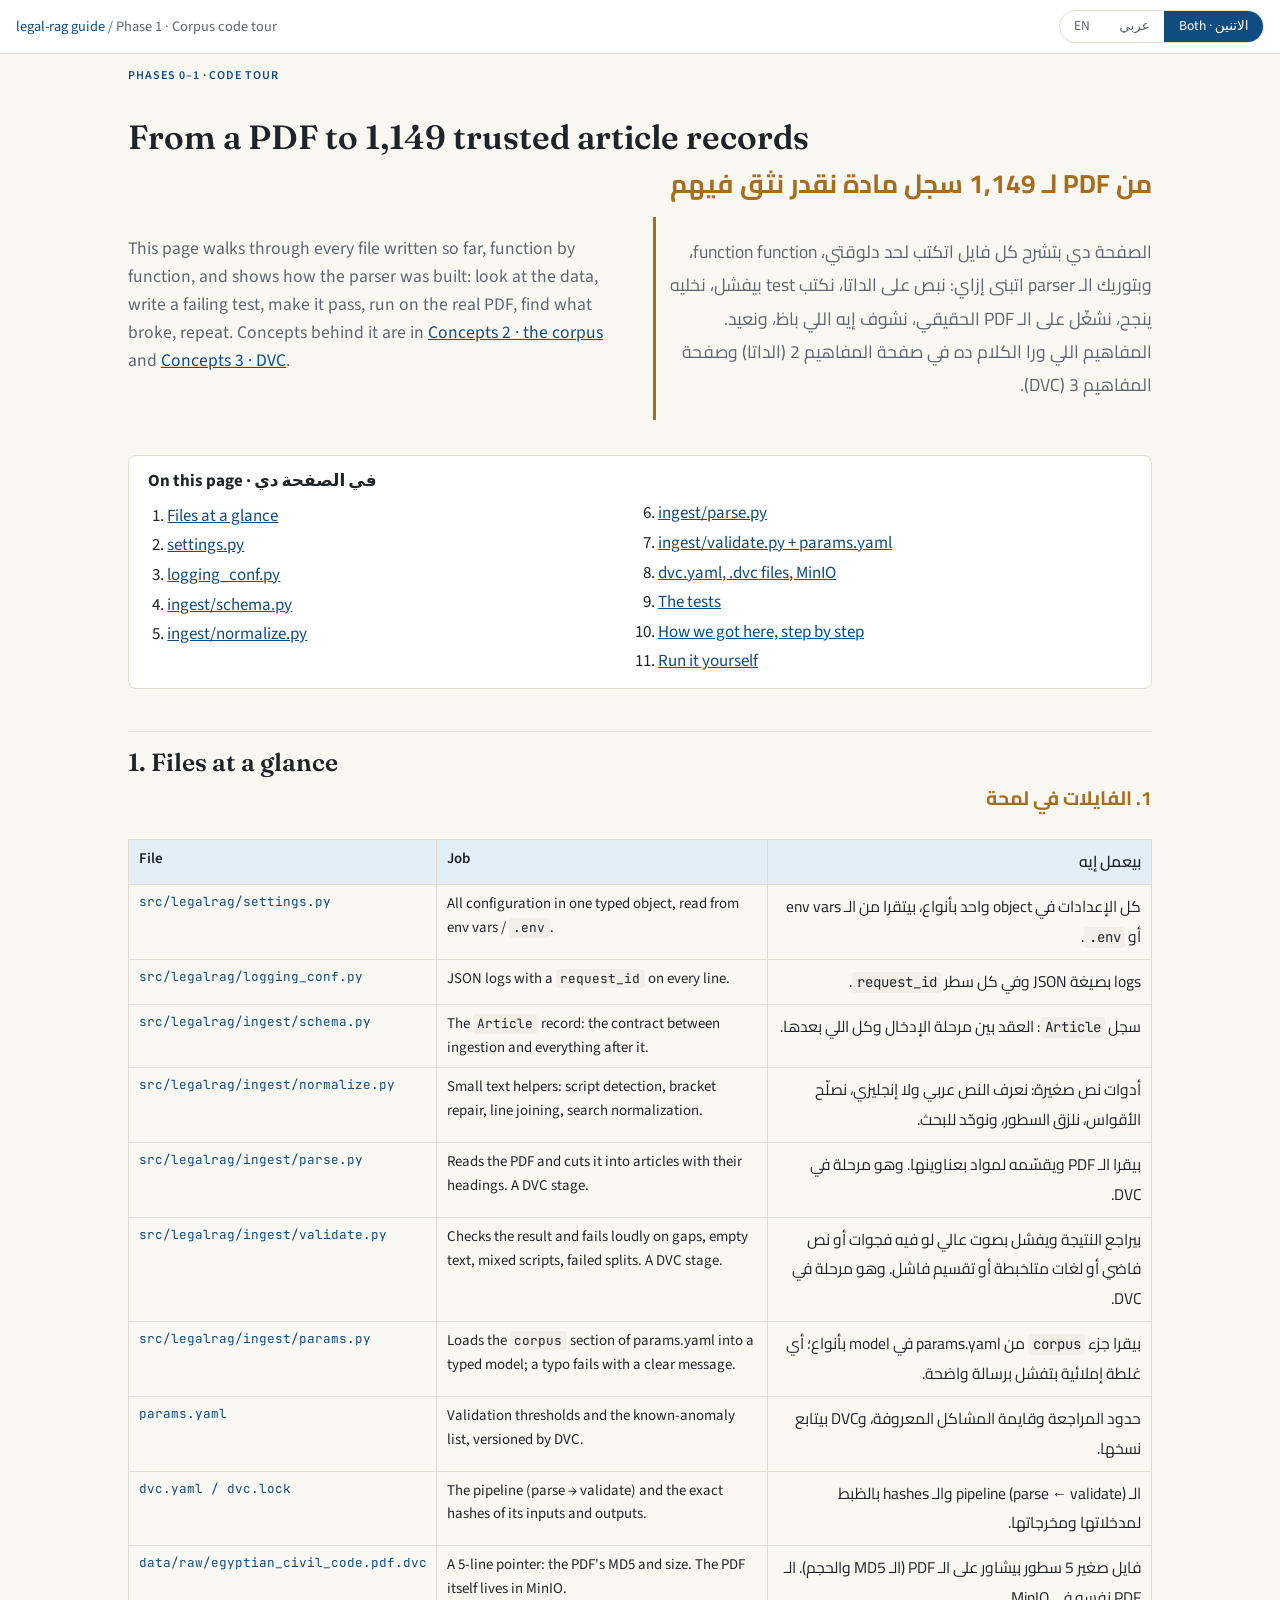
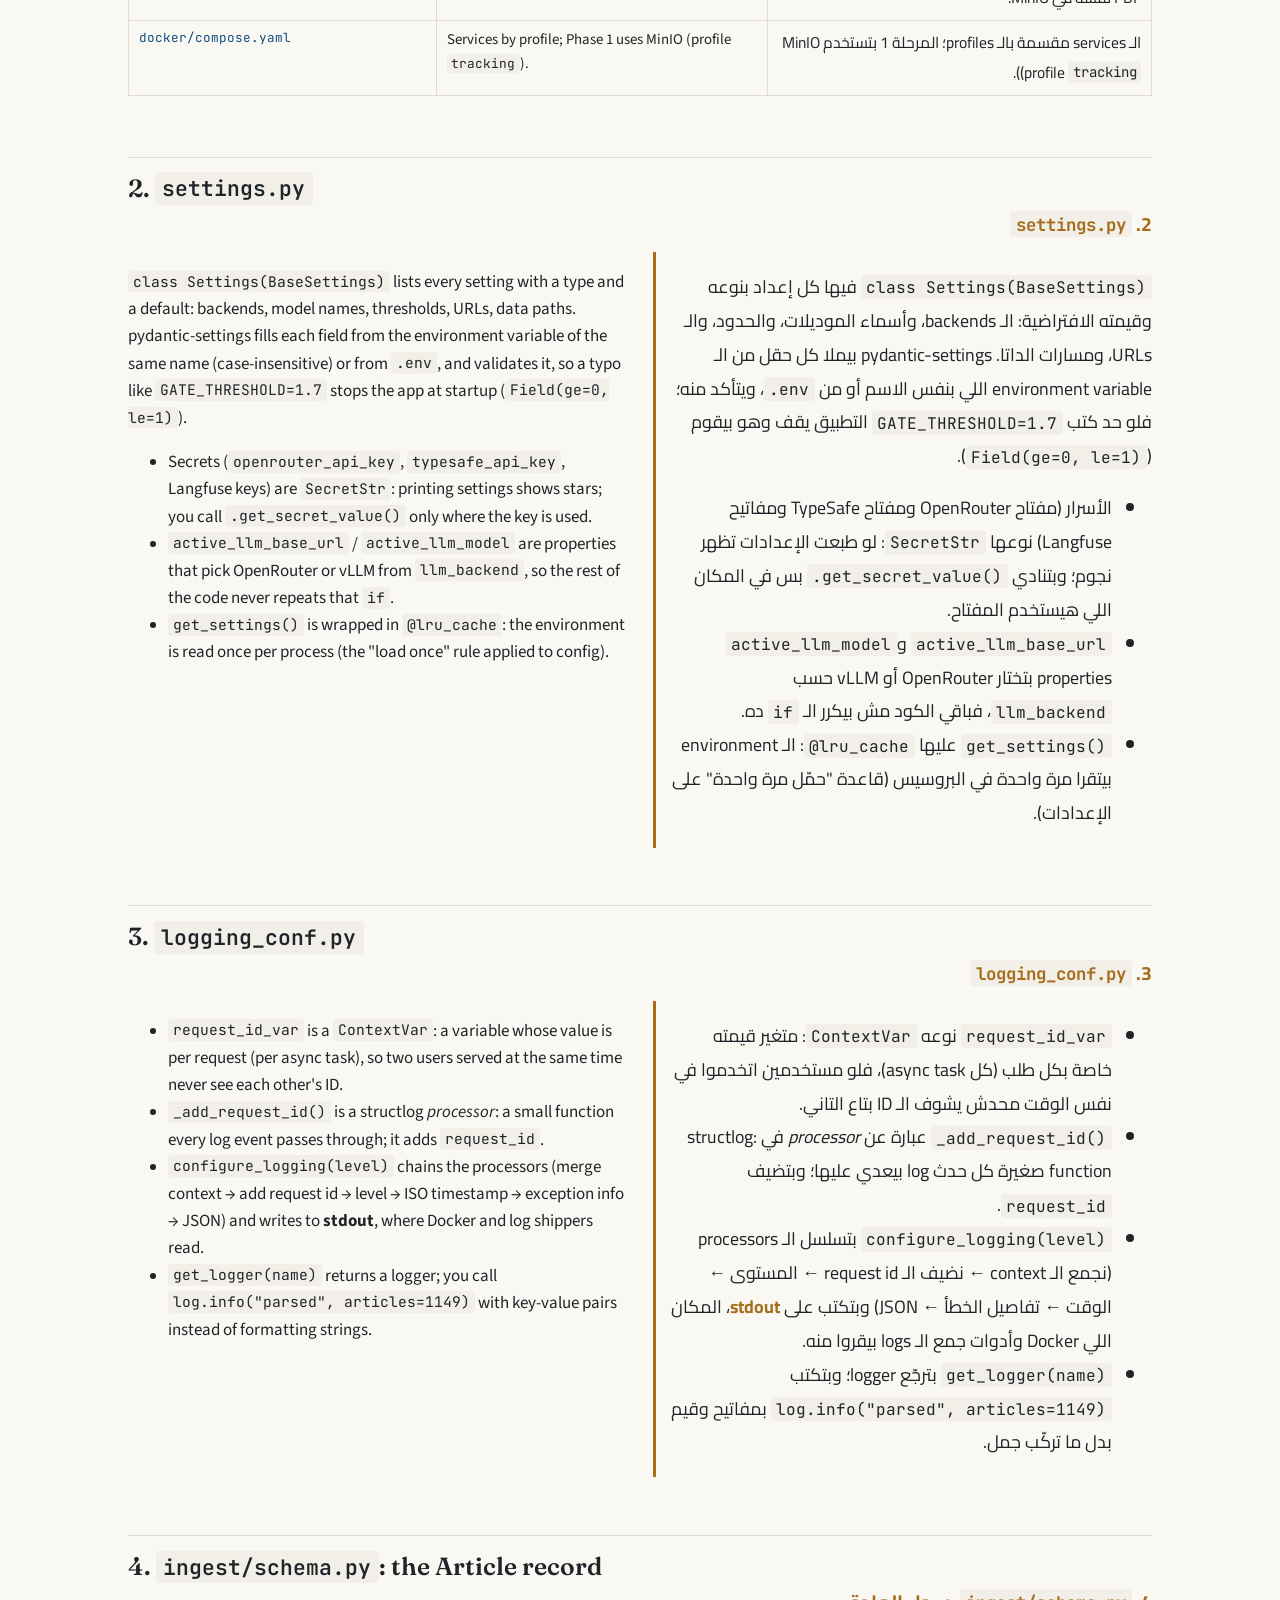
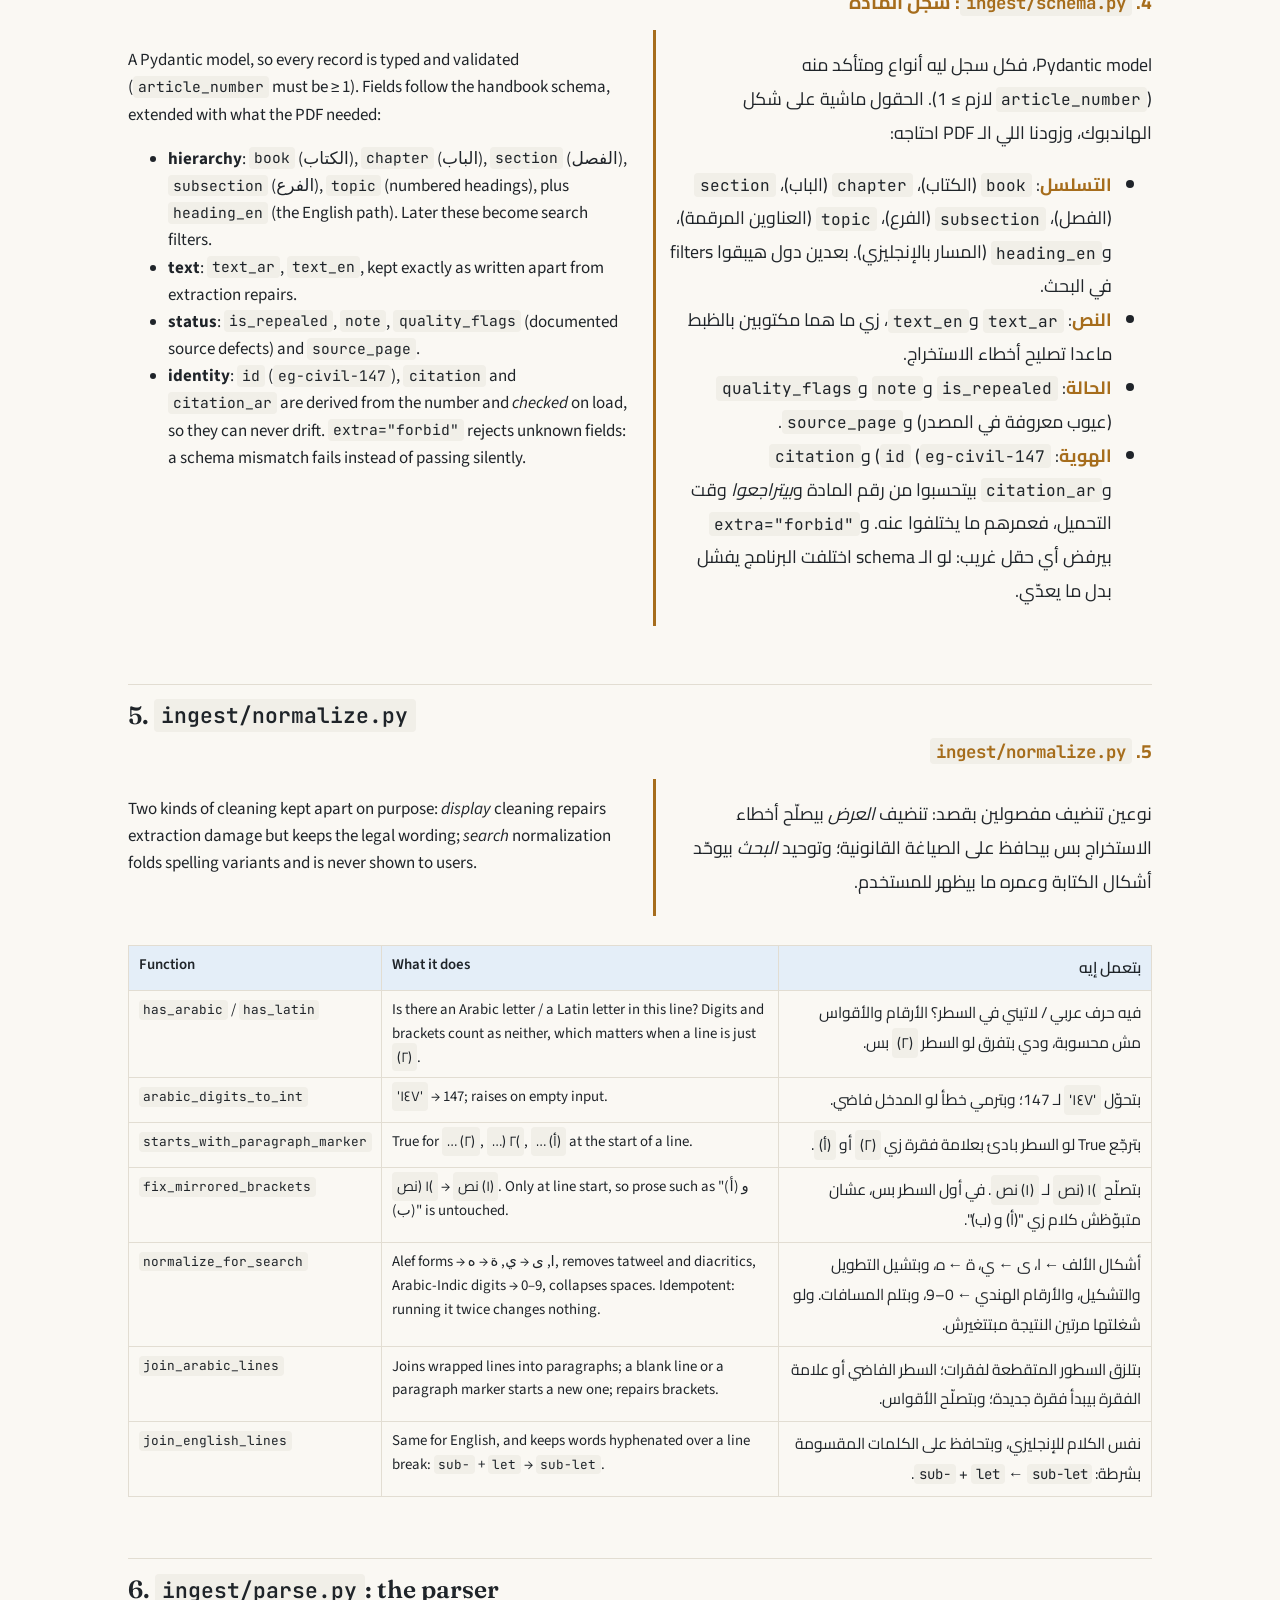
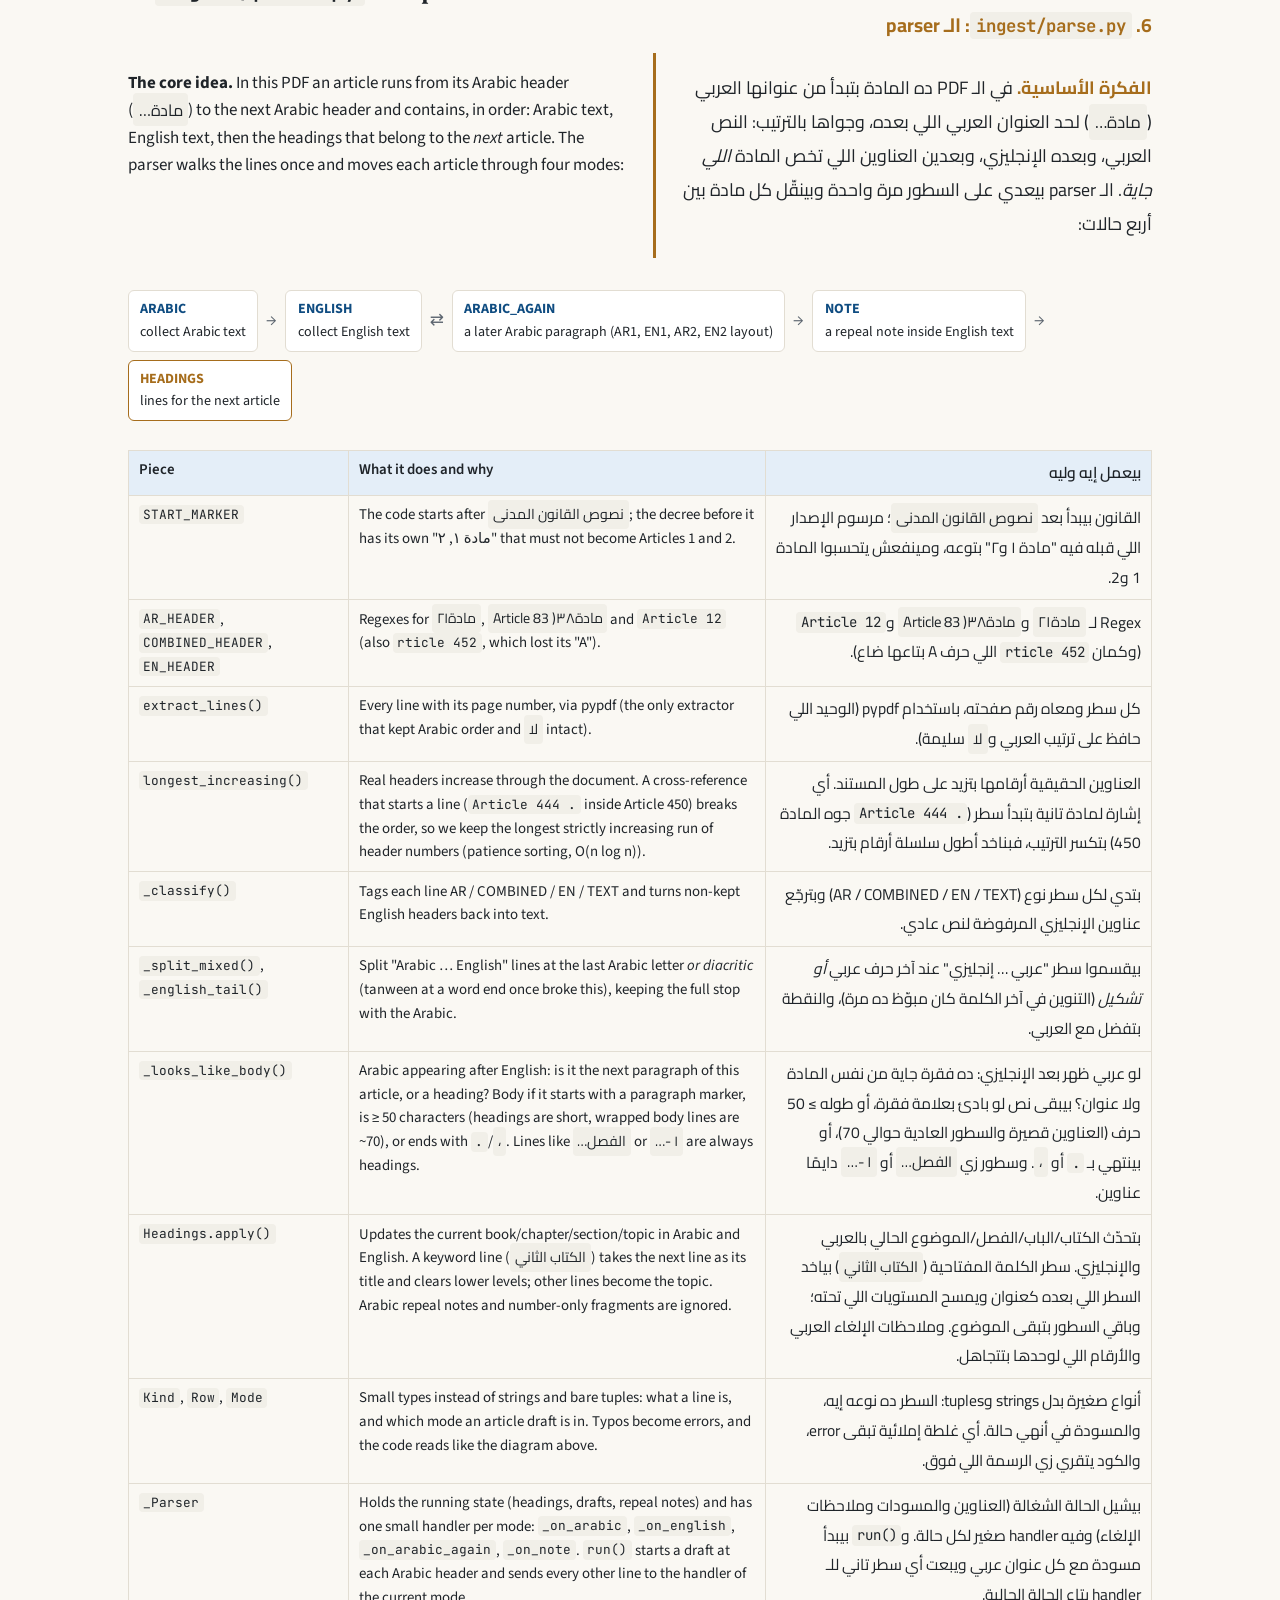
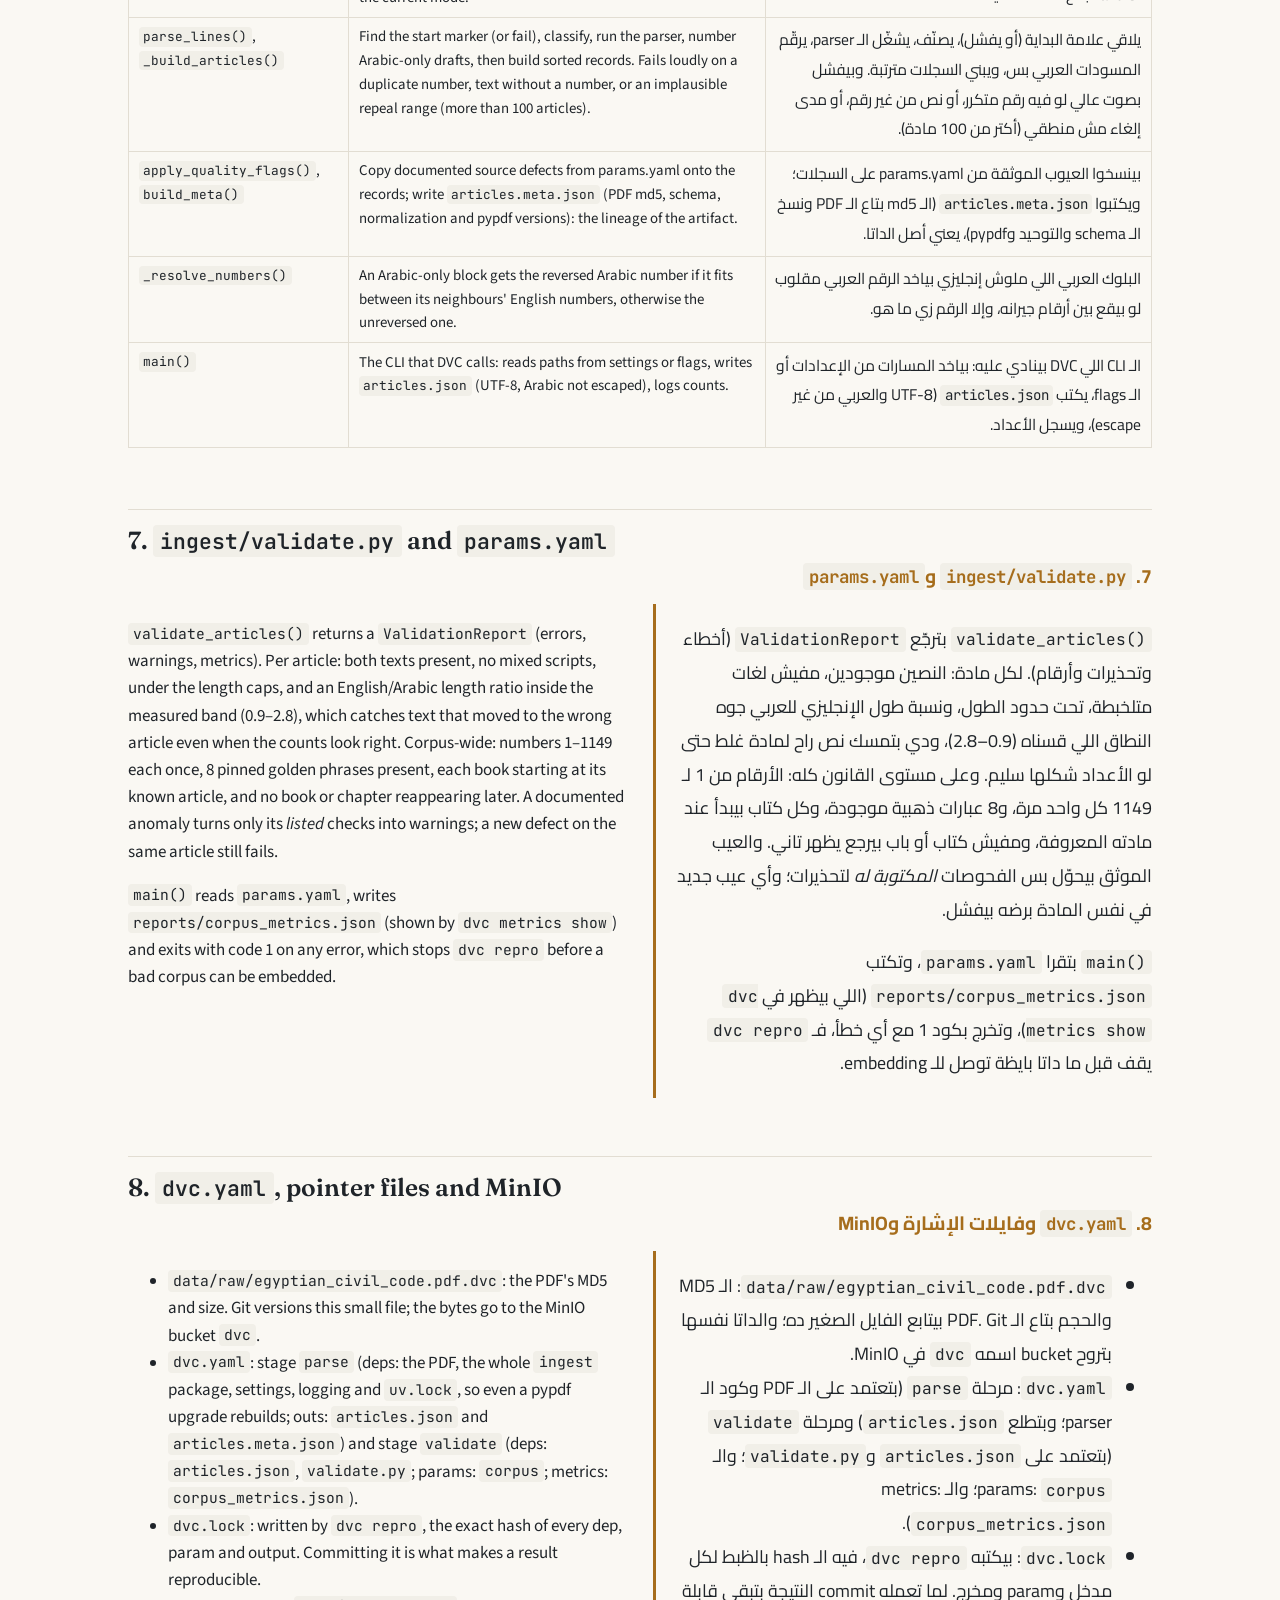
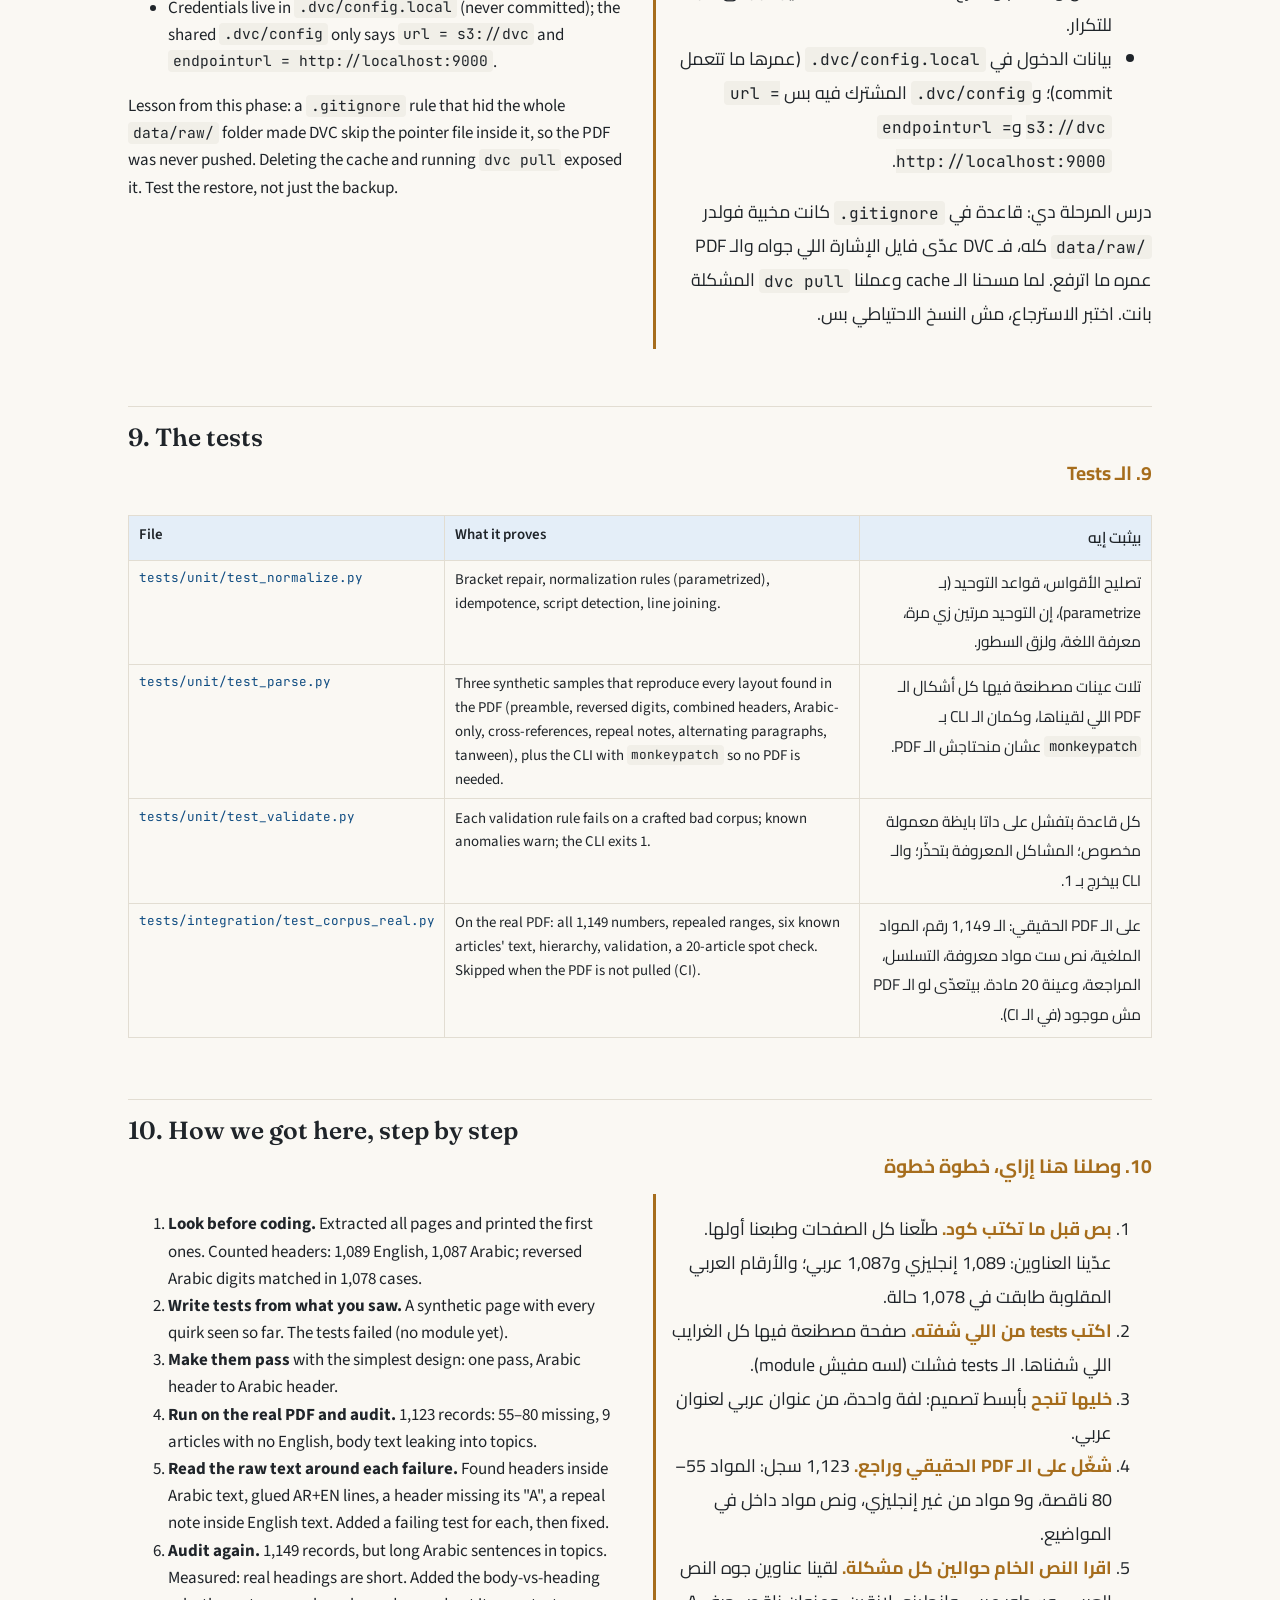
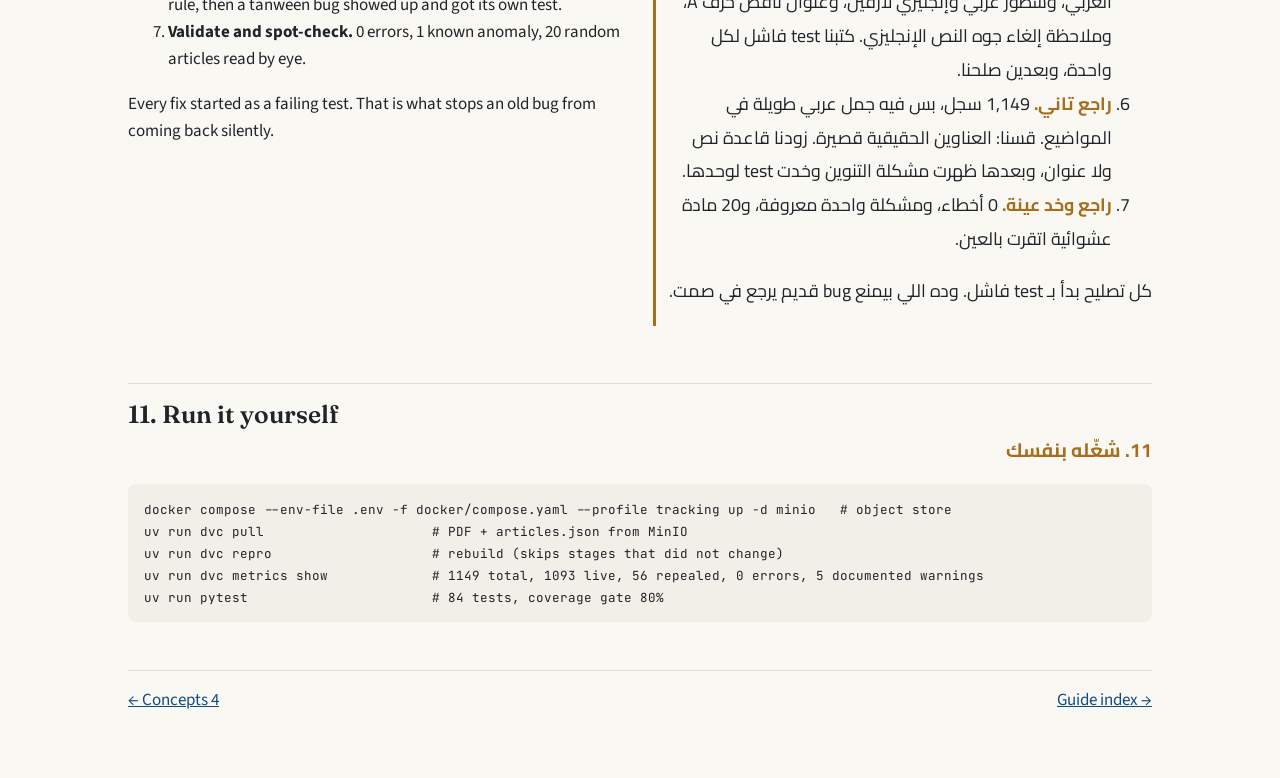
==== commit 8cca6a7c: "fix: apply code review to the corpus pipeline - parse.py: Mode/Kind/Row types and one handler per mo" ====
--- a/docs/walkthrough/01-corpus.html
+++ b/docs/walkthrough/01-corpus.html
@@ -53,6 +53,7 @@
     <tr><td class="file">src/legalrag/ingest/normalize.py</td><td class="en">Small text helpers: script detection, bracket repair, line joining, search normalization.</td><td class="ar">أدوات نص صغيرة: نعرف النص عربي ولا إنجليزي، نصلّح الأقواس، نلزق السطور، ونوحّد للبحث.</td></tr>
     <tr><td class="file">src/legalrag/ingest/parse.py</td><td class="en">Reads the PDF and cuts it into articles with their headings. A DVC stage.</td><td class="ar">بيقرا الـ PDF ويقسّمه لمواد بعناوينها. وهو مرحلة في DVC.</td></tr>
     <tr><td class="file">src/legalrag/ingest/validate.py</td><td class="en">Checks the result and fails loudly on gaps, empty text, mixed scripts, failed splits. A DVC stage.</td><td class="ar">بيراجع النتيجة ويفشل بصوت عالي لو فيه فجوات أو نص فاضي أو لغات متلخبطة أو تقسيم فاشل. وهو مرحلة في DVC.</td></tr>
+    <tr><td class="file">src/legalrag/ingest/params.py</td><td class="en">Loads the <code>corpus</code> section of params.yaml into a typed model; a typo fails with a clear message.</td><td class="ar">بيقرا جزء <code>corpus</code> من params.yaml في model بأنواع؛ أي غلطة إملائية بتفشل برسالة واضحة.</td></tr>
     <tr><td class="file">params.yaml</td><td class="en">Validation thresholds and the known-anomaly list, versioned by DVC.</td><td class="ar">حدود المراجعة وقايمة المشاكل المعروفة، وDVC بيتابع نسخها.</td></tr>
     <tr><td class="file">dvc.yaml / dvc.lock</td><td class="en">The pipeline (parse → validate) and the exact hashes of its inputs and outputs.</td><td class="ar">الـ pipeline (parse ← validate) والـ hashes بالظبط لمدخلاتها ومخرجاتها.</td></tr>
     <tr><td class="file">data/raw/egyptian_civil_code.pdf.dvc</td><td class="en">A 5-line pointer: the PDF's MD5 and size. The PDF itself lives in MinIO.</td><td class="ar">فايل صغير 5 سطور بيشاور على الـ PDF (الـ MD5 والحجم). الـ PDF نفسه في MinIO.</td></tr>
@@ -110,7 +111,8 @@
     <ul>
       <li><strong>hierarchy</strong>: <code>book</code> (الكتاب), <code>chapter</code> (الباب), <code>section</code> (الفصل), <code>subsection</code> (الفرع), <code>topic</code> (numbered headings), plus <code>heading_en</code> (the English path). Later these become search filters.</li>
       <li><strong>text</strong>: <code>text_ar</code>, <code>text_en</code>, kept exactly as written apart from extraction repairs.</li>
-      <li><strong>status</strong>: <code>is_repealed</code>, <code>note</code>, <code>source_page</code>, and <code>citation</code> ("Egyptian Civil Code, Article N"), filled automatically in <code>model_post_init</code>.</li>
+      <li><strong>status</strong>: <code>is_repealed</code>, <code>note</code>, <code>quality_flags</code> (documented source defects) and <code>source_page</code>.</li>
+      <li><strong>identity</strong>: <code>id</code> (<code>eg-civil-147</code>), <code>citation</code> and <code>citation_ar</code> are derived from the number and <em>checked</em> on load, so they can never drift. <code>extra="forbid"</code> rejects unknown fields: a schema mismatch fails instead of passing silently.</li>
     </ul>
   </div>
   <div class="ar" lang="ar" dir="rtl">
@@ -118,7 +120,8 @@
     <ul>
       <li><strong>التسلسل</strong>: <code>book</code> (الكتاب)، <code>chapter</code> (الباب)، <code>section</code> (الفصل)، <code>subsection</code> (الفرع)، <code>topic</code> (العناوين المرقمة)، و<code>heading_en</code> (المسار بالإنجليزي). بعدين دول هيبقوا filters في البحث.</li>
       <li><strong>النص</strong>: <code>text_ar</code> و<code>text_en</code>، زي ما هما مكتوبين بالظبط ماعدا تصليح أخطاء الاستخراج.</li>
-      <li><strong>الحالة</strong>: <code>is_repealed</code> و<code>note</code> و<code>source_page</code> و<code>citation</code> ("Egyptian Civil Code, Article N")، وده بيتملي لوحده في <code>model_post_init</code>.</li>
+      <li><strong>الحالة</strong>: <code>is_repealed</code> و<code>note</code> و<code>quality_flags</code> (عيوب معروفة في المصدر) و<code>source_page</code>.</li>
+      <li><strong>الهوية</strong>: <code>id</code> (<code>eg-civil-147</code>) و<code>citation</code> و<code>citation_ar</code> بيتحسبوا من رقم المادة و<em>بيتراجعوا</em> وقت التحميل، فعمرهم ما يختلفوا عنه. و<code>extra="forbid"</code> بيرفض أي حقل غريب: لو الـ schema اختلفت البرنامج يفشل بدل ما يعدّي.</li>
     </ul>
   </div>
 </div>
@@ -157,10 +160,11 @@
   </div>
 </div>
 <div class="flow" aria-label="Parser modes">
-  <div class="step"><b>ar</b>collect Arabic text</div><span class="arrow">→</span>
-  <div class="step"><b>en</b>collect English text</div><span class="arrow">⇄</span>
-  <div class="step"><b>ar2</b>a later Arabic paragraph (AR1, EN1, AR2, EN2 layout)</div><span class="arrow">→</span>
-  <div class="step jev"><b>tail</b>headings for the next article</div>
+  <div class="step"><b>ARABIC</b>collect Arabic text</div><span class="arrow">→</span>
+  <div class="step"><b>ENGLISH</b>collect English text</div><span class="arrow">⇄</span>
+  <div class="step"><b>ARABIC_AGAIN</b>a later Arabic paragraph (AR1, EN1, AR2, EN2 layout)</div><span class="arrow">→</span>
+  <div class="step"><b>NOTE</b>a repeal note inside English text</div><span class="arrow">→</span>
+  <div class="step jev"><b>HEADINGS</b>lines for the next article</div>
 </div>
 <div class="tablewrap"><table>
   <thead><tr><th>Piece</th><th class="en">What it does and why</th><th class="ar">بيعمل إيه وليه</th></tr></thead>
@@ -173,7 +177,10 @@
     <tr><td><code>_split_mixed()</code>, <code>_english_tail()</code></td><td class="en">Split "Arabic … English" lines at the last Arabic letter <em>or diacritic</em> (tanween at a word end once broke this), keeping the full stop with the Arabic.</td><td class="ar">بيقسموا سطر "عربي … إنجليزي" عند آخر حرف عربي <em>أو تشكيل</em> (التنوين في آخر الكلمة كان مبوّظ ده مرة)، والنقطة بتفضل مع العربي.</td></tr>
     <tr><td><code>_looks_like_body()</code></td><td class="en">Arabic appearing after English: is it the next paragraph of this article, or a heading? Body if it starts with a paragraph marker, is ≥ 50 characters (headings are short, wrapped body lines are ~70), or ends with <code>.</code>/<code class="arw">،</code>. Lines like <code class="arw">الفصل…</code> or <code class="arw">١ -…</code> are always headings.</td><td class="ar">لو عربي ظهر بعد الإنجليزي: ده فقرة جاية من نفس المادة ولا عنوان؟ بيبقى نص لو بادئ بعلامة فقرة، أو طوله ≥ 50 حرف (العناوين قصيرة والسطور العادية حوالي 70)، أو بينتهي بـ <code>.</code> أو <code class="arw">،</code>. وسطور زي <code class="arw">الفصل…</code> أو <code class="arw">١ -…</code> دايمًا عناوين.</td></tr>
     <tr><td><code>Headings.apply()</code></td><td class="en">Updates the current book/chapter/section/topic in Arabic and English. A keyword line (<code class="arw">الكتاب الثاني</code>) takes the next line as its title and clears lower levels; other lines become the topic. Arabic repeal notes and number-only fragments are ignored.</td><td class="ar">بتحدّث الكتاب/الباب/الفصل/الموضوع الحالي بالعربي والإنجليزي. سطر الكلمة المفتاحية (<code class="arw">الكتاب الثاني</code>) بياخد السطر اللي بعده كعنوان ويمسح المستويات اللي تحته؛ وباقي السطور بتبقى الموضوع. وملاحظات الإلغاء العربي والأرقام اللي لوحدها بتتجاهل.</td></tr>
-    <tr><td><code>parse_lines()</code></td><td class="en">The main loop: start a draft at each Arabic header, route each line by mode, record repeal notes (from headings <em>and</em> from English text), then build sorted <code>Article</code> records.</td><td class="ar">الـ loop الأساسي: يبدأ مسودة مع كل عنوان عربي، يوزّع كل سطر حسب الحالة، يسجل ملاحظات الإلغاء (من العناوين <em>ومن</em> النص الإنجليزي)، وفي الآخر يبني سجلات <code>Article</code> مترتبة.</td></tr>
+    <tr><td><code>Kind</code>, <code>Row</code>, <code>Mode</code></td><td class="en">Small types instead of strings and bare tuples: what a line is, and which mode an article draft is in. Typos become errors, and the code reads like the diagram above.</td><td class="ar">أنواع صغيرة بدل strings وtuples: السطر ده نوعه إيه، والمسودة في أنهي حالة. أي غلطة إملائية تبقى error، والكود يتقري زي الرسمة اللي فوق.</td></tr>
+    <tr><td><code>_Parser</code></td><td class="en">Holds the running state (headings, drafts, repeal notes) and has one small handler per mode: <code>_on_arabic</code>, <code>_on_english</code>, <code>_on_arabic_again</code>, <code>_on_note</code>. <code>run()</code> starts a draft at each Arabic header and sends every other line to the handler of the current mode.</td><td class="ar">بيشيل الحالة الشغالة (العناوين والمسودات وملاحظات الإلغاء) وفيه handler صغير لكل حالة. و<code>run()</code> بيبدأ مسودة مع كل عنوان عربي ويبعت أي سطر تاني للـ handler بتاع الحالة الحالية.</td></tr>
+    <tr><td><code>parse_lines()</code>, <code>_build_articles()</code></td><td class="en">Find the start marker (or fail), classify, run the parser, number Arabic-only drafts, then build sorted records. Fails loudly on a duplicate number, text without a number, or an implausible repeal range (more than 100 articles).</td><td class="ar">يلاقي علامة البداية (أو يفشل)، يصنّف، يشغّل الـ parser، يرقّم المسودات العربي بس، ويبني السجلات مترتبة. وبيفشل بصوت عالي لو فيه رقم متكرر، أو نص من غير رقم، أو مدى إلغاء مش منطقي (أكتر من 100 مادة).</td></tr>
+    <tr><td><code>apply_quality_flags()</code>, <code>build_meta()</code></td><td class="en">Copy documented source defects from params.yaml onto the records; write <code>articles.meta.json</code> (PDF md5, schema, normalization and pypdf versions): the lineage of the artifact.</td><td class="ar">بينسخوا العيوب الموثقة من params.yaml على السجلات؛ ويكتبوا <code>articles.meta.json</code> (الـ md5 بتاع الـ PDF ونسخ الـ schema والتوحيد وpypdf)، يعني أصل الداتا.</td></tr>
     <tr><td><code>_resolve_numbers()</code></td><td class="en">An Arabic-only block gets the reversed Arabic number if it fits between its neighbours' English numbers, otherwise the unreversed one.</td><td class="ar">البلوك العربي اللي ملوش إنجليزي بياخد الرقم العربي مقلوب لو بيقع بين أرقام جيرانه، وإلا الرقم زي ما هو.</td></tr>
     <tr><td><code>main()</code></td><td class="en">The CLI that DVC calls: reads paths from settings or flags, writes <code>articles.json</code> (UTF-8, Arabic not escaped), logs counts.</td><td class="ar">الـ CLI اللي DVC بينادي عليه: بياخد المسارات من الإعدادات أو الـ flags، يكتب <code>articles.json</code> (UTF-8 والعربي من غير escape)، ويسجل الأعداد.</td></tr>
   </tbody>
@@ -183,11 +190,11 @@
 <h2 id="validate"><span class="en">7. <code>ingest/validate.py</code> and <code>params.yaml</code></span><span class="ar">7. <code>ingest/validate.py</code> و<code>params.yaml</code></span></h2>
 <div class="pair">
   <div class="en">
-    <p><code>validate_articles()</code> returns a <code>ValidationReport</code> (errors, warnings, metrics). Rules: numbers 1–1149 each once; live articles have Arabic and English; no Arabic letters in English text and no Latin words in Arabic text (a failed column split); no text over <code>max_chars</code> (a failed article split); repealed articles carry a note and no text. A problem on an article listed in <code>known_anomalies</code> becomes a <em>warning</em>, so it is visible but does not block.</p>
+    <p><code>validate_articles()</code> returns a <code>ValidationReport</code> (errors, warnings, metrics). Per article: both texts present, no mixed scripts, under the length caps, and an English/Arabic length ratio inside the measured band (0.9–2.8), which catches text that moved to the wrong article even when the counts look right. Corpus-wide: numbers 1–1149 each once, 8 pinned golden phrases present, each book starting at its known article, and no book or chapter reappearing later. A documented anomaly turns only its <em>listed</em> checks into warnings; a new defect on the same article still fails.</p>
     <p><code>main()</code> reads <code>params.yaml</code>, writes <code>reports/corpus_metrics.json</code> (shown by <code>dvc metrics show</code>) and exits with code 1 on any error, which stops <code>dvc repro</code> before a bad corpus can be embedded.</p>
   </div>
   <div class="ar" lang="ar" dir="rtl">
-    <p><code>validate_articles()</code> بترجّع <code>ValidationReport</code> (أخطاء وتحذيرات وأرقام). القواعد: الأرقام من 1 لـ 1149 كل واحد مرة؛ المواد الشغالة ليها عربي وإنجليزي؛ مفيش حروف عربي في النص الإنجليزي ولا كلمات لاتيني في العربي (يبقى تقسيم الأعمدة فشل)؛ مفيش نص أطول من <code>max_chars</code> (يبقى تقسيم المواد فشل)؛ والمواد الملغية معاها ملاحظة ومن غير نص. ولو المشكلة في مادة موجودة في <code>known_anomalies</code> بتبقى <em>تحذير</em>، باينة بس مش بتوقف.</p>
+    <p><code>validate_articles()</code> بترجّع <code>ValidationReport</code> (أخطاء وتحذيرات وأرقام). لكل مادة: النصين موجودين، مفيش لغات متلخبطة، تحت حدود الطول، ونسبة طول الإنجليزي للعربي جوه النطاق اللي قسناه (0.9–2.8)، ودي بتمسك نص راح لمادة غلط حتى لو الأعداد شكلها سليم. وعلى مستوى القانون كله: الأرقام من 1 لـ 1149 كل واحد مرة، و8 عبارات ذهبية موجودة، وكل كتاب بيبدأ عند مادته المعروفة، ومفيش كتاب أو باب بيرجع يظهر تاني. والعيب الموثق بيحوّل بس الفحوصات <em>المكتوبة له</em> لتحذيرات؛ وأي عيب جديد في نفس المادة برضه بيفشل.</p>
     <p><code>main()</code> بتقرا <code>params.yaml</code>، وتكتب <code>reports/corpus_metrics.json</code> (اللي بيظهر في <code>dvc metrics show</code>)، وتخرج بكود 1 مع أي خطأ، فـ <code>dvc repro</code> يقف قبل ما داتا بايظة توصل للـ embedding.</p>
   </div>
 </div>
@@ -198,7 +205,7 @@
   <div class="en">
     <ul>
       <li><code>data/raw/egyptian_civil_code.pdf.dvc</code>: the PDF's MD5 and size. Git versions this small file; the bytes go to the MinIO bucket <code>dvc</code>.</li>
-      <li><code>dvc.yaml</code>: stage <code>parse</code> (deps: the PDF and the parser source files; out: <code>articles.json</code>) and stage <code>validate</code> (deps: <code>articles.json</code>, <code>validate.py</code>; params: <code>corpus</code>; metrics: <code>corpus_metrics.json</code>).</li>
+      <li><code>dvc.yaml</code>: stage <code>parse</code> (deps: the PDF, the whole <code>ingest</code> package, settings, logging and <code>uv.lock</code>, so even a pypdf upgrade rebuilds; outs: <code>articles.json</code> and <code>articles.meta.json</code>) and stage <code>validate</code> (deps: <code>articles.json</code>, <code>validate.py</code>; params: <code>corpus</code>; metrics: <code>corpus_metrics.json</code>).</li>
       <li><code>dvc.lock</code>: written by <code>dvc repro</code>, the exact hash of every dep, param and output. Committing it is what makes a result reproducible.</li>
       <li>Credentials live in <code>.dvc/config.local</code> (never committed); the shared <code>.dvc/config</code> only says <code>url = s3://dvc</code> and <code>endpointurl = http://localhost:9000</code>.</li>
     </ul>
@@ -260,8 +267,8 @@
 <pre><code>docker compose --env-file .env -f docker/compose.yaml --profile tracking up -d minio   # object store
 uv run dvc pull                     # PDF + articles.json from MinIO
 uv run dvc repro                    # rebuild (skips stages that did not change)
-uv run dvc metrics show             # 1149 total, 1093 live, 56 repealed, 0 errors
-uv run pytest                       # 71 tests, coverage gate 80%</code></pre>
+uv run dvc metrics show             # 1149 total, 1093 live, 56 repealed, 0 errors, 5 documented warnings
+uv run pytest                       # 84 tests, coverage gate 80%</code></pre>
 
 <div class="pager"><a href="00d-serving-monitoring.html">← Concepts 4</a><a href="index.html">Guide index →</a></div>
 </main>
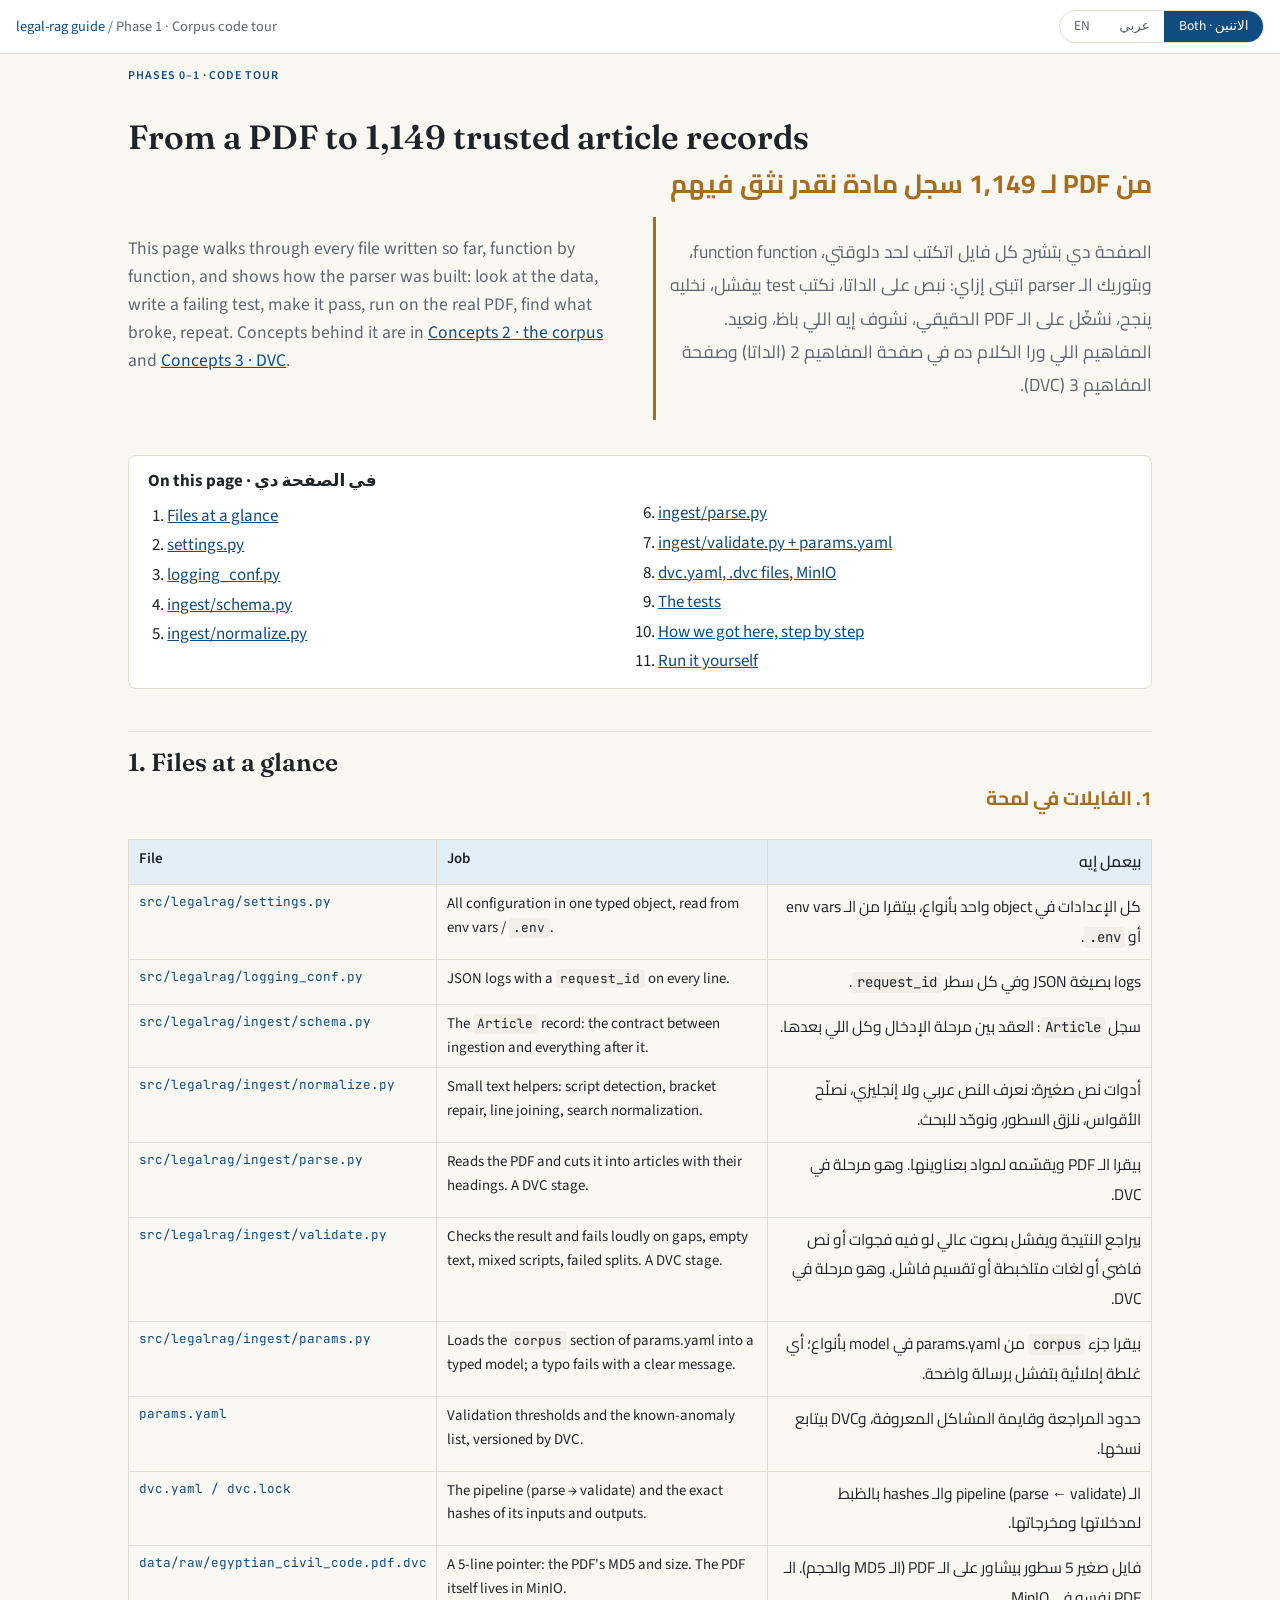
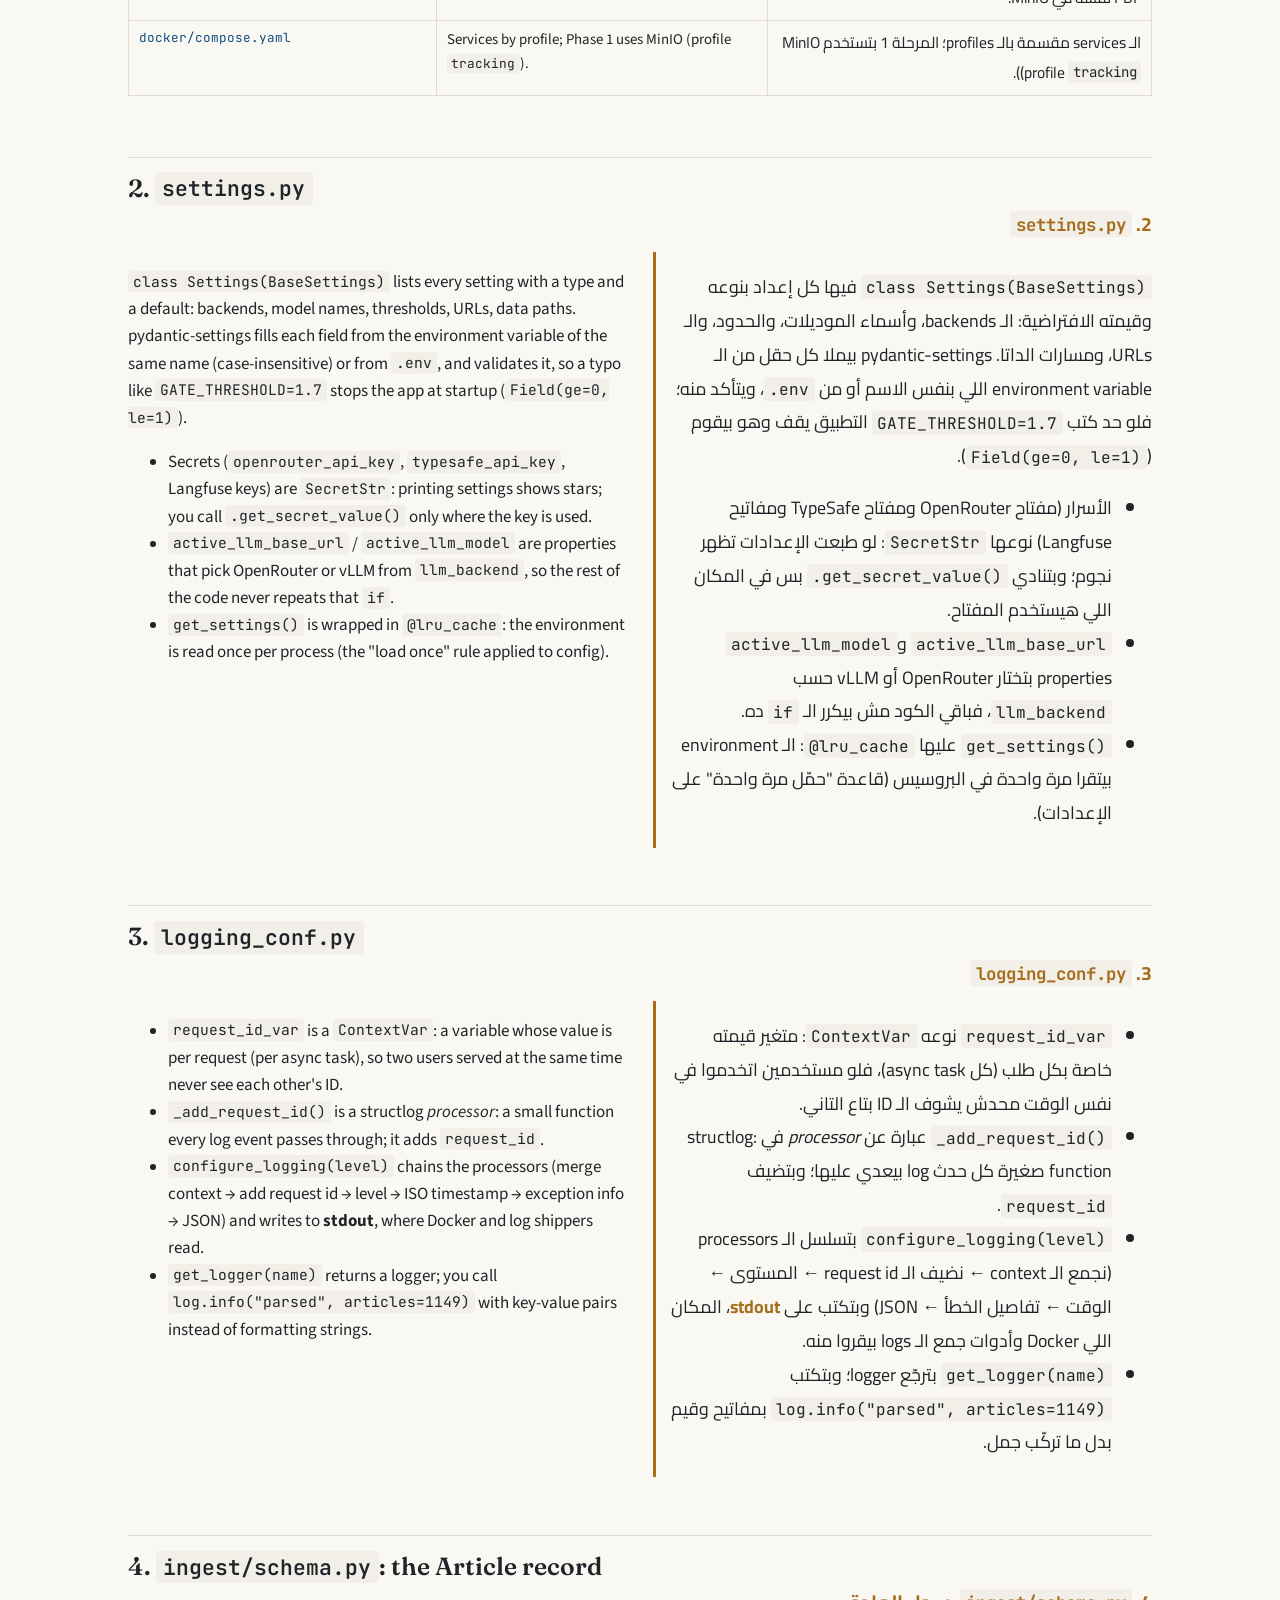
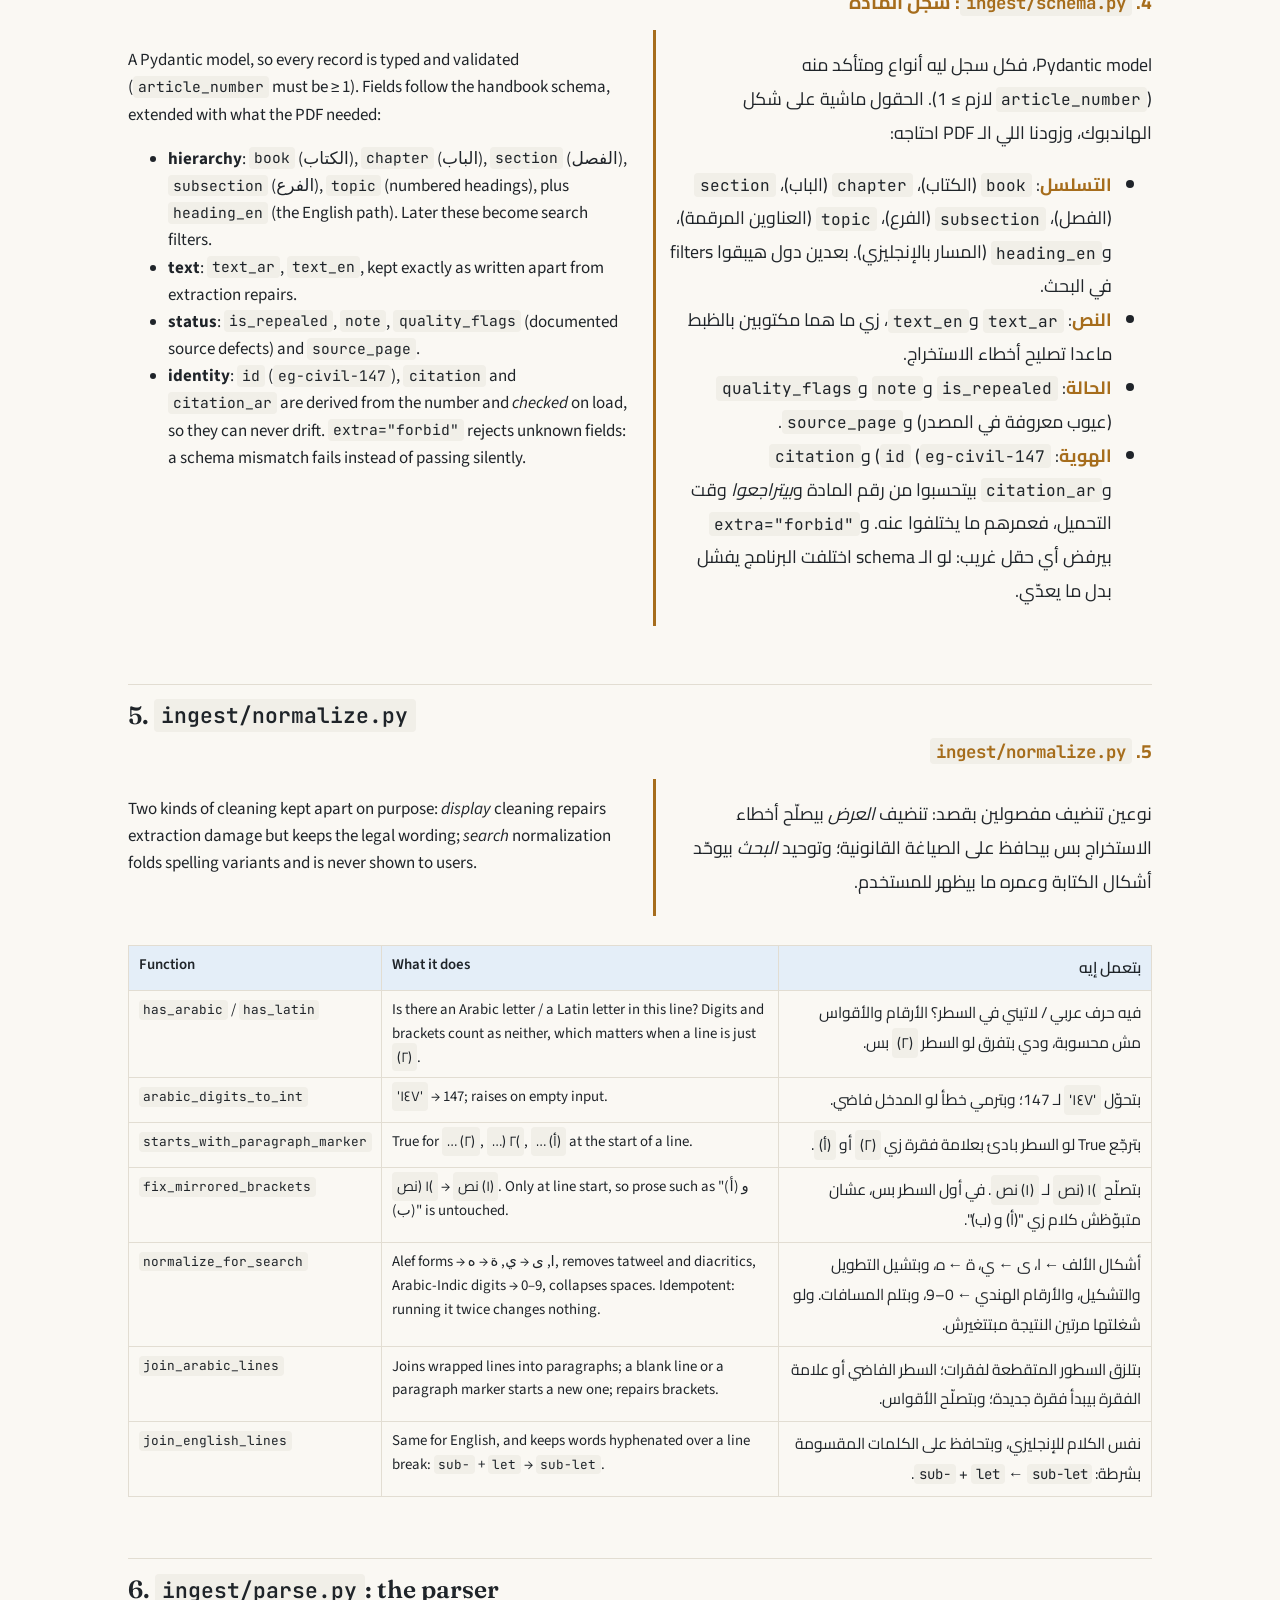
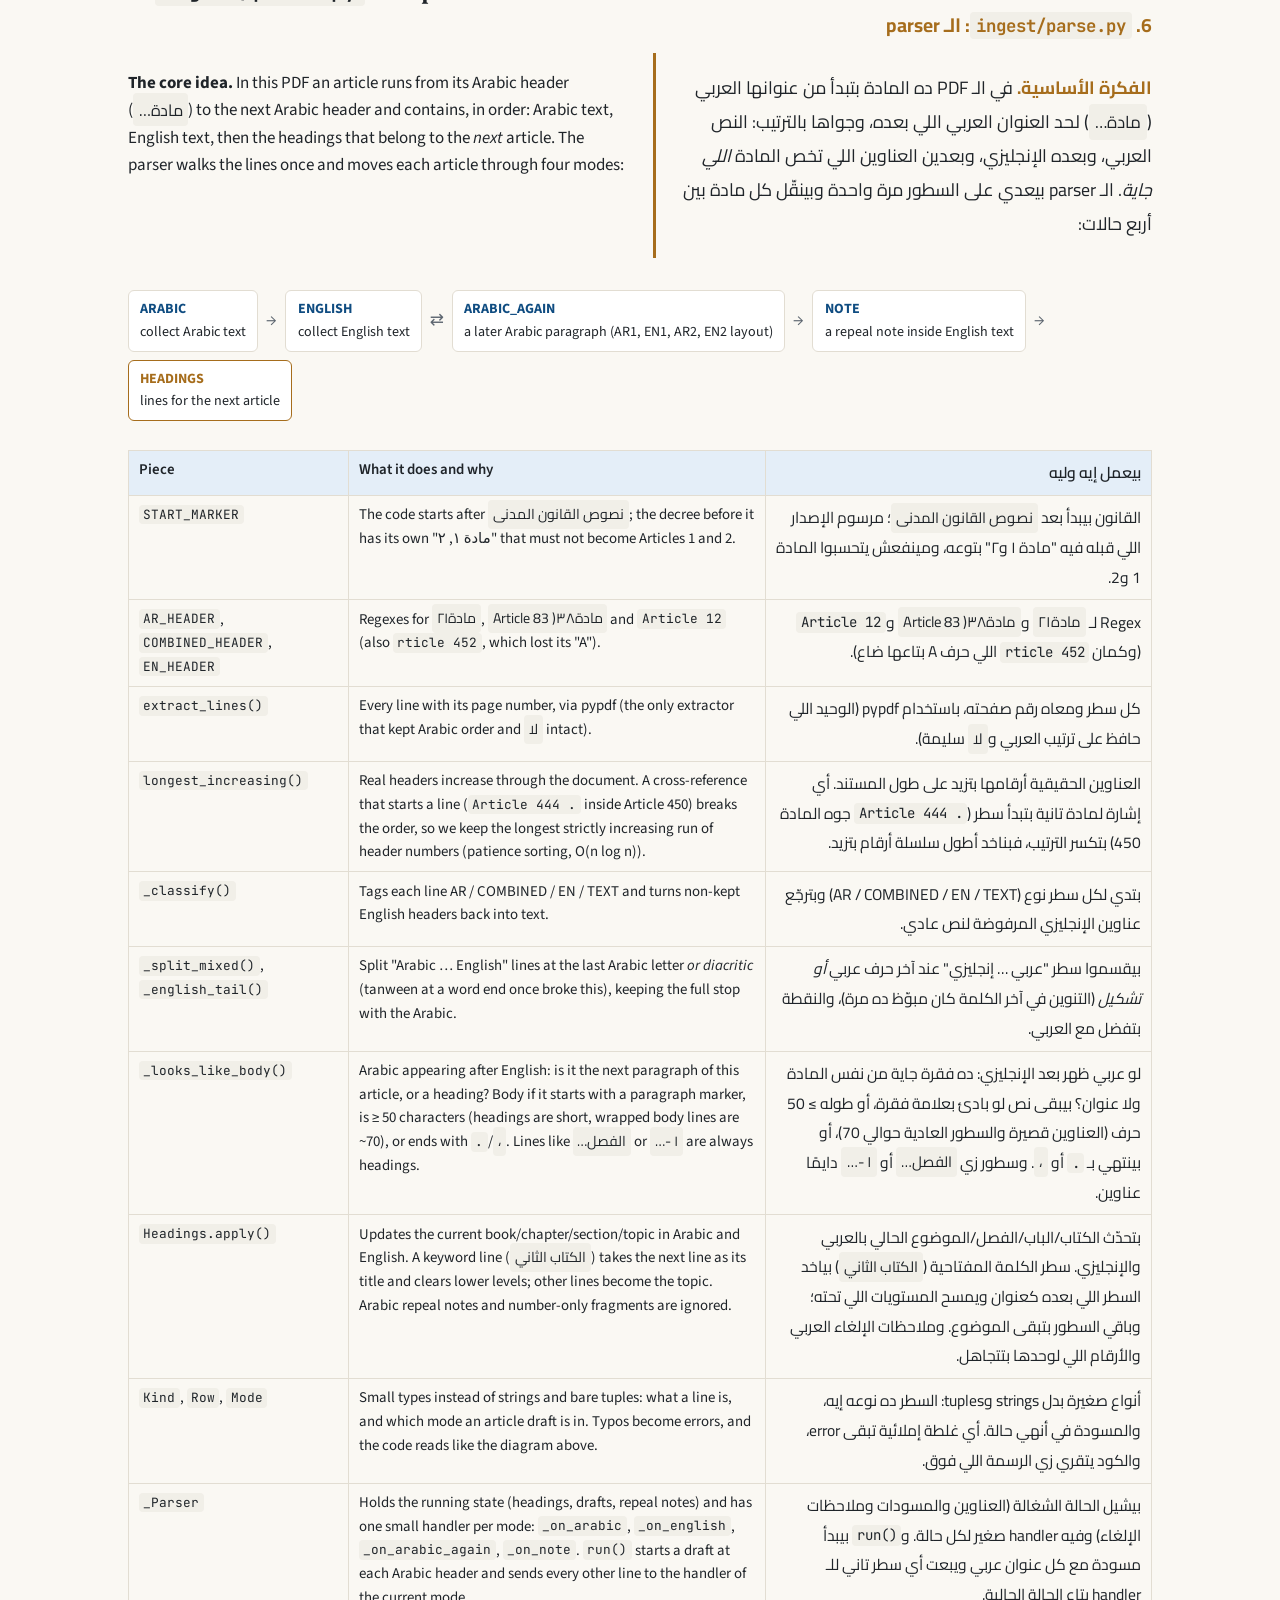
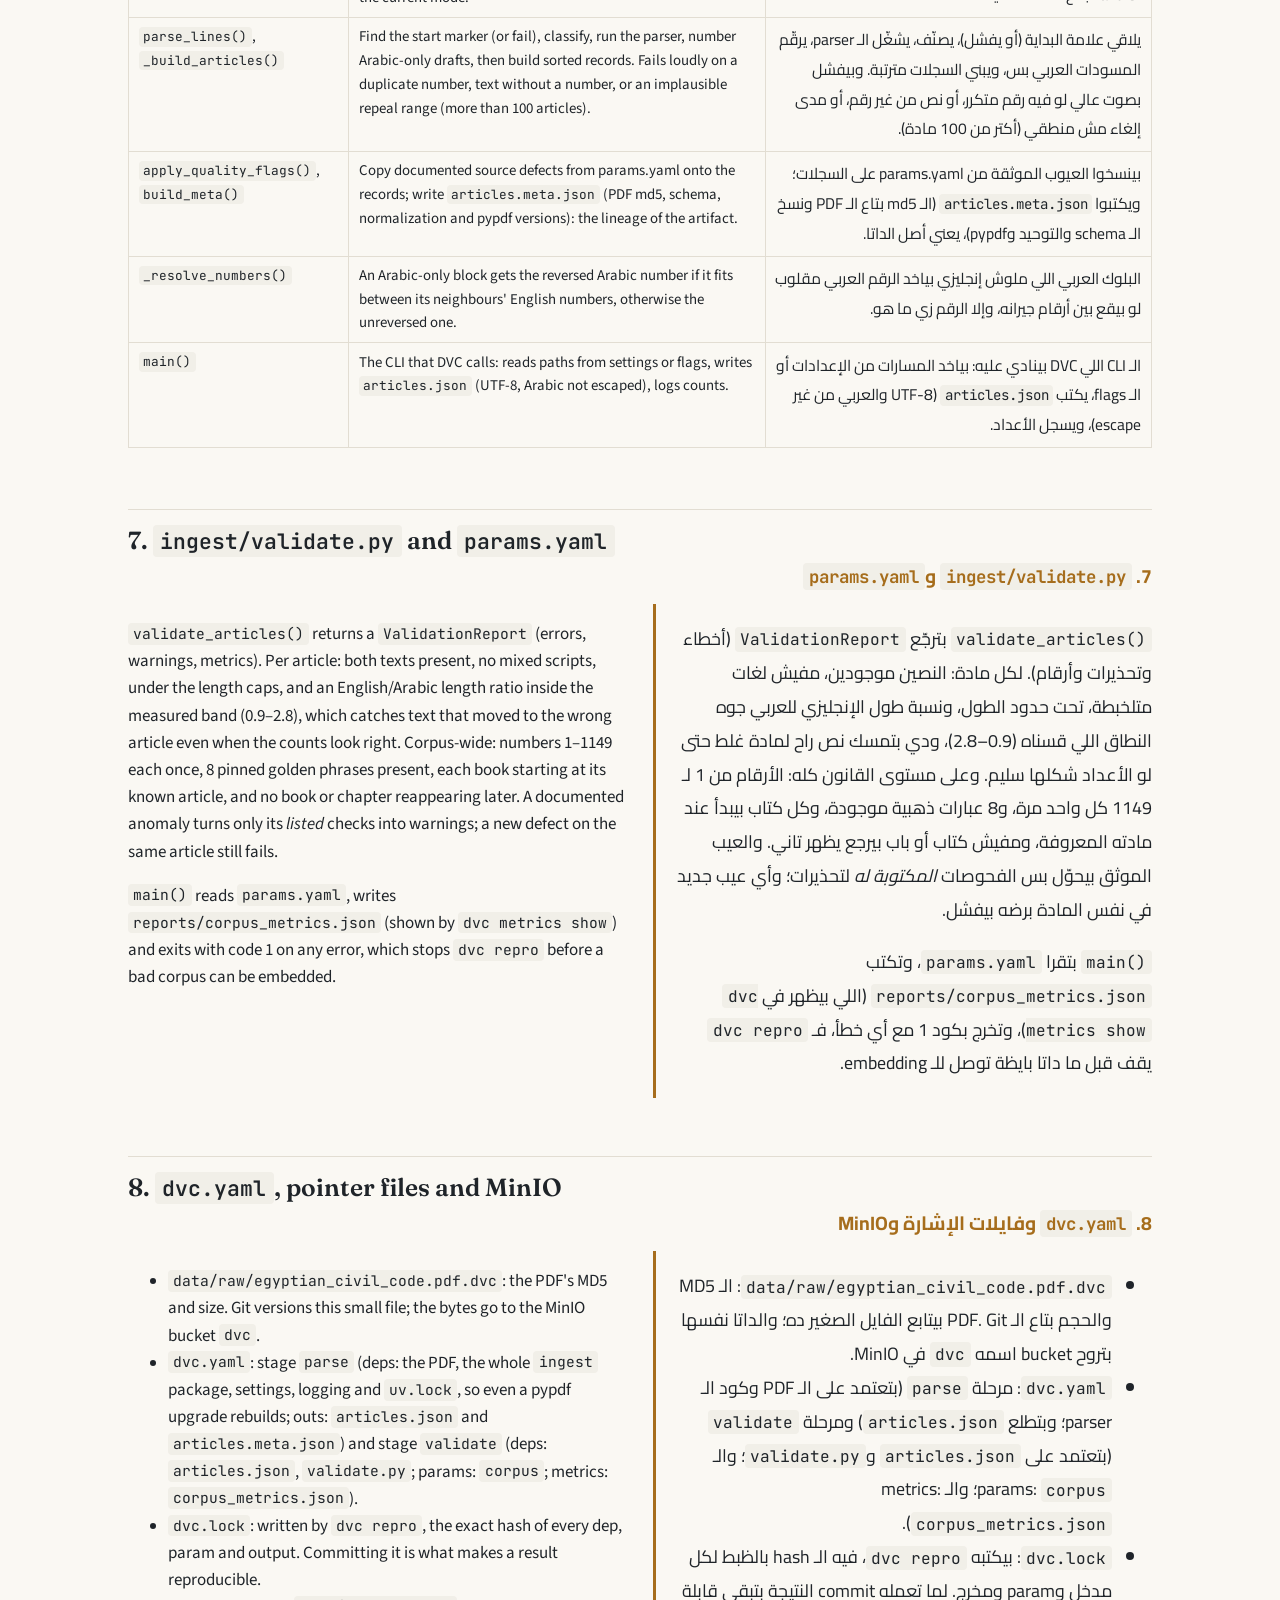
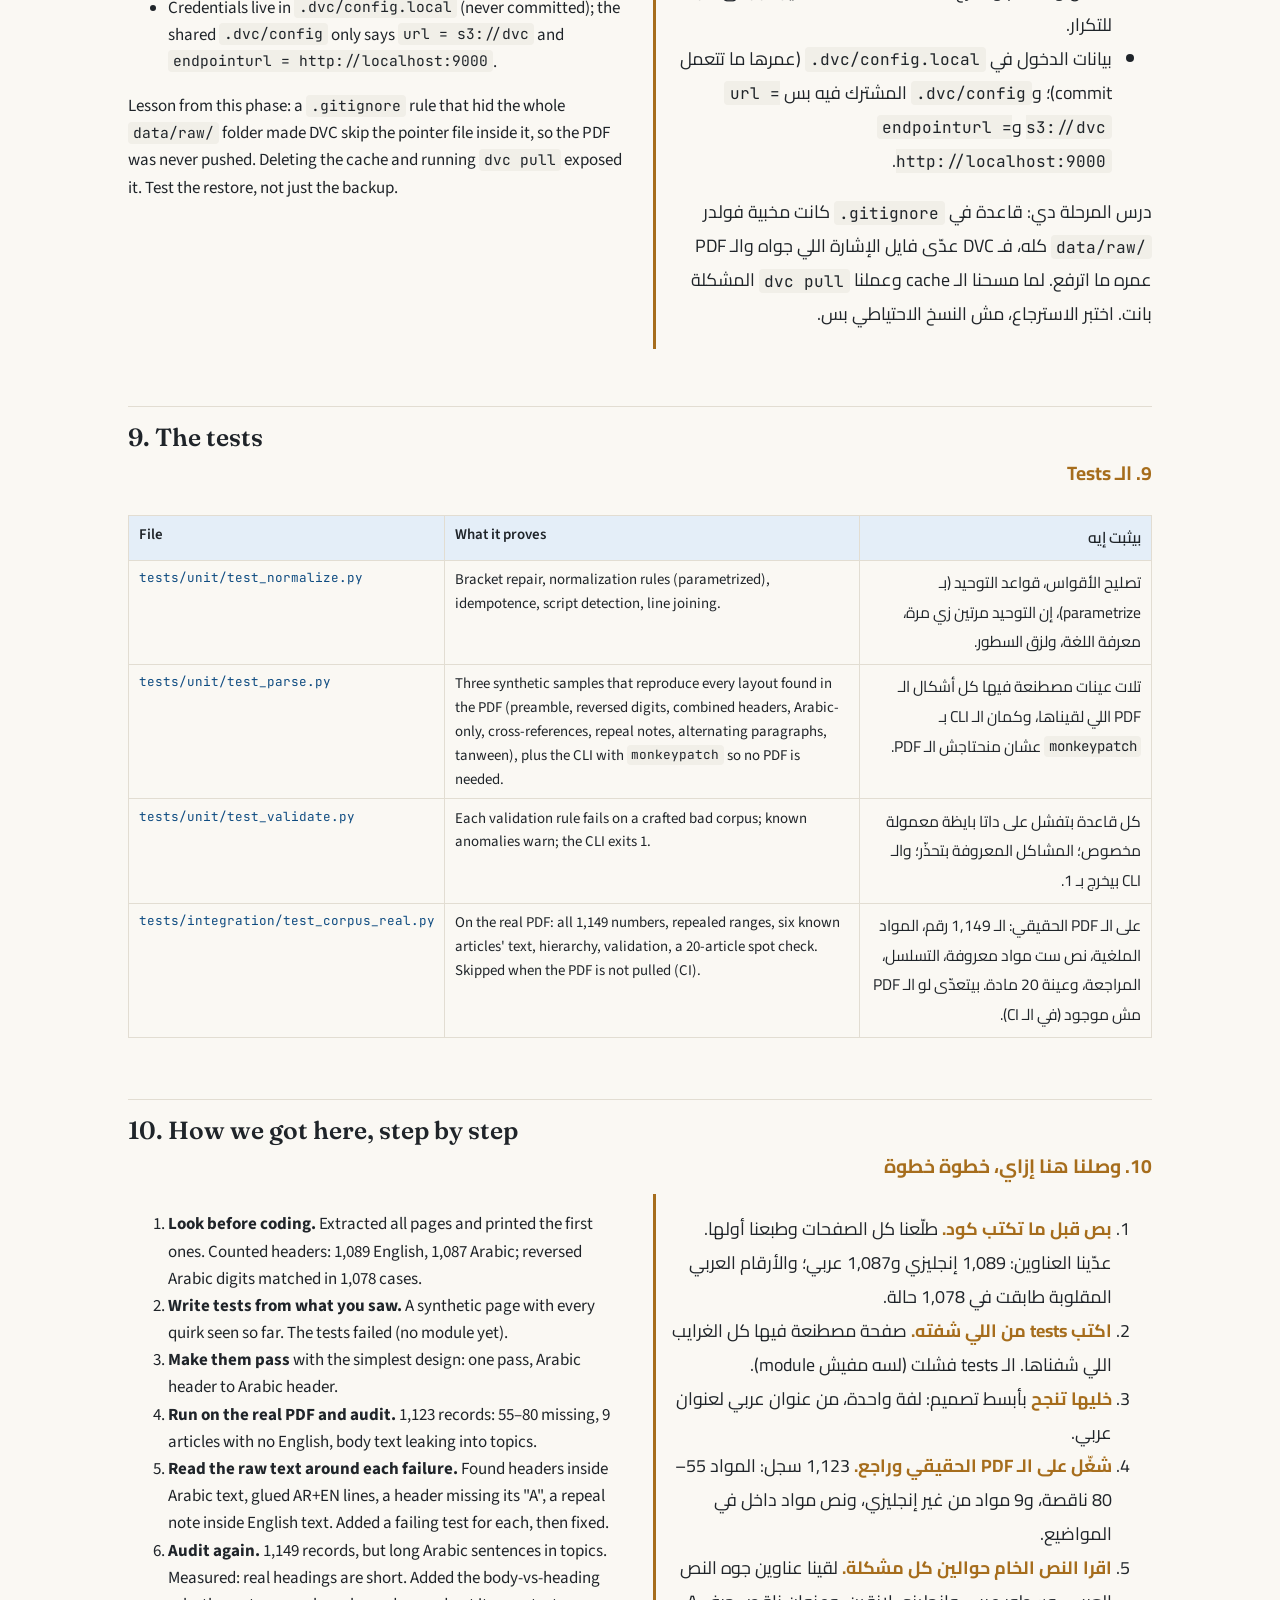
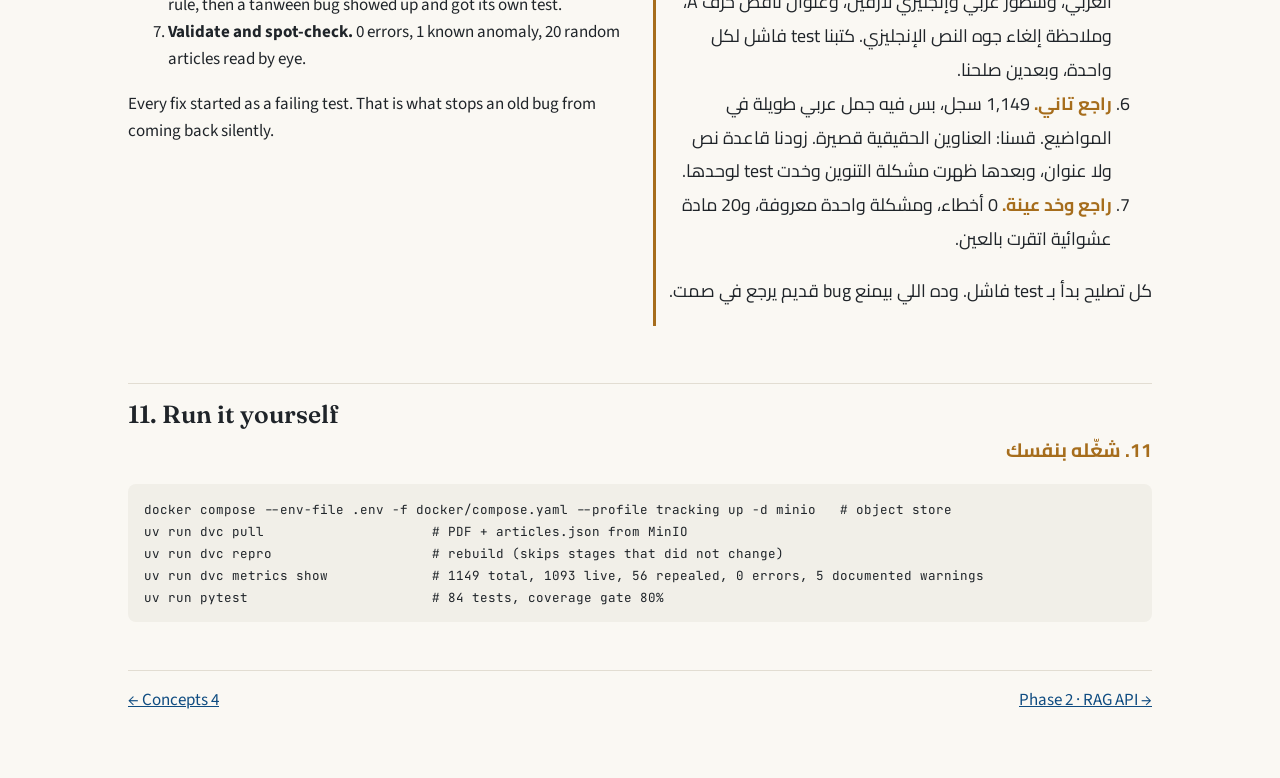
==== commit 84f1db8a: "feat: vanilla RAG over the civil code behind a FastAPI service in Docker - index: bge-m3 dense+spars" ====
--- a/docs/walkthrough/01-corpus.html
+++ b/docs/walkthrough/01-corpus.html
@@ -270,7 +270,7 @@
 uv run dvc metrics show             # 1149 total, 1093 live, 56 repealed, 0 errors, 5 documented warnings
 uv run pytest                       # 84 tests, coverage gate 80%</code></pre>
 
-<div class="pager"><a href="00d-serving-monitoring.html">← Concepts 4</a><a href="index.html">Guide index →</a></div>
+<div class="pager"><a href="00d-serving-monitoring.html">← Concepts 4</a><a href="02-rag-api.html">Phase 2 · RAG API →</a></div>
 </main>
 <script src="assets/toggle.js"></script>
 </body>
